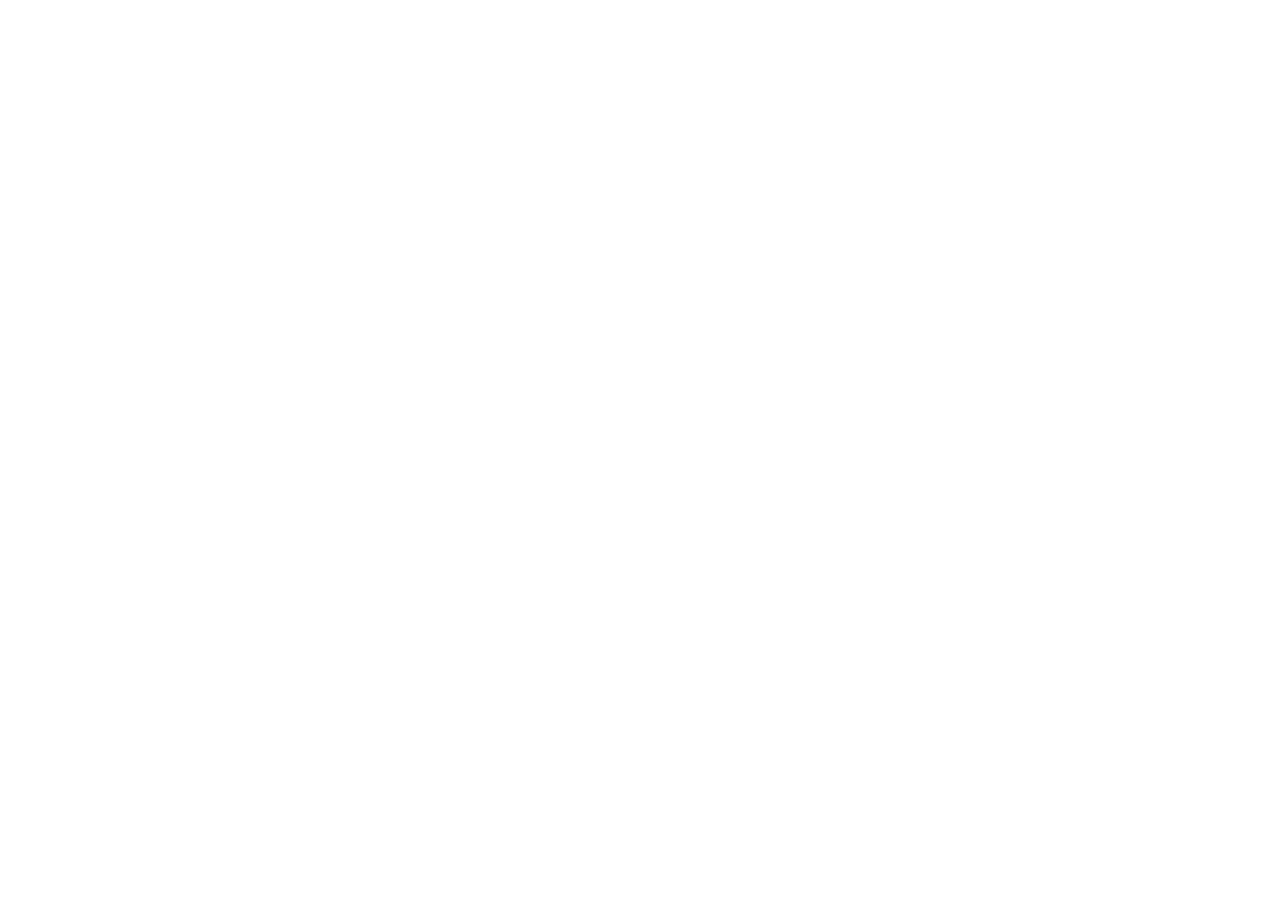
==== index.html @ eba09fd5 "大事件项目开始了" ====
<!DOCTYPE html>
<html lang="zh-CN">
<head>
    <meta charset="UTF-8">
    <meta name="viewport" content="width=device-width, initial-scale=1.0">
    <title>Document</title>
</head>
<body>
    
</body>
</html>
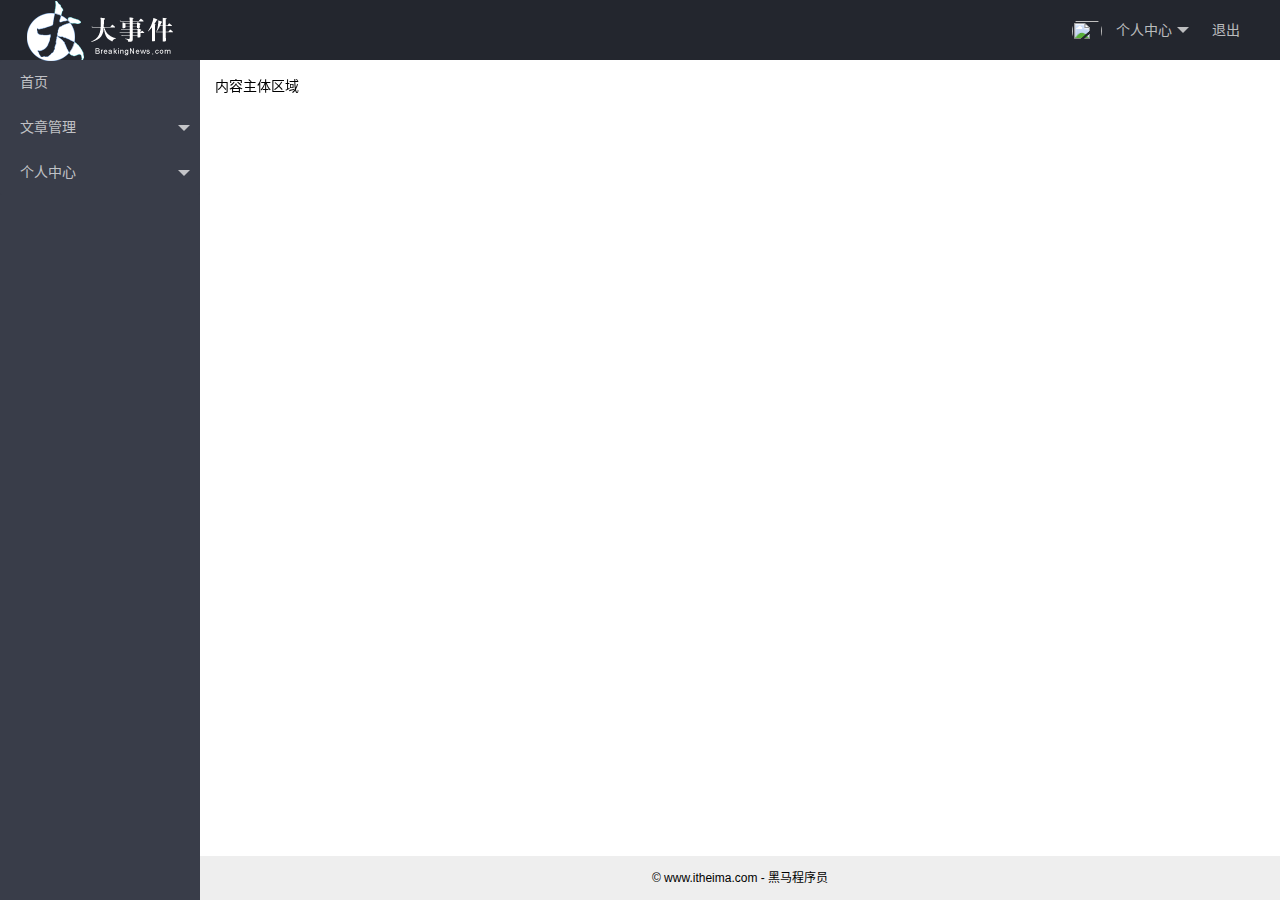
==== commit ab81203e: "后台页面的基本结构" ====
--- a/index.html
+++ b/index.html
@@ -1,11 +1,78 @@
 <!DOCTYPE html>
 <html lang="zh-CN">
+
 <head>
     <meta charset="UTF-8">
     <meta name="viewport" content="width=device-width, initial-scale=1.0">
-    <title>Document</title>
+    <title>后台主页</title>
+    <!-- 导入layui 的样式表 -->
+    <link rel="stylesheet" href="/assets/lib/layui/css/layui.css">
+    <!-- 引入自己的css样式表 -->
+    <link rel="stylesheet" href="/assets/css/index.css">
 </head>
-<body>
-    
+
+<body class="layui-layout-body">
+    <div class="layui-layout layui-layout-admin">
+        <div class="layui-header">
+            <div class="layui-logo">
+                <img src="/assets/images/logo.png" alt="">
+            </div>
+            <!-- 头部区域（可配合layui已有的水平导航） -->
+            <ul class="layui-nav layui-layout-right">
+                <li class="layui-nav-item">
+                    <a href="javascript:;">
+                        <img src="http://t.cn/RCzsdCq" class="layui-nav-img">
+                        个人中心
+                    </a>
+                    <dl class="layui-nav-child">
+                        <dd><a href="">基本资料</a></dd>
+                        <dd><a href="">更换头像</a></dd>
+                        <dd><a href="">重置密码</a></dd>
+                    </dl>
+                </li>
+                <li class="layui-nav-item"><a href="">退出</a></li>
+            </ul>
+        </div>
+
+        <div class="layui-side layui-bg-black">
+            <div class="layui-side-scroll">
+                <!-- 左侧导航区域（可配合layui已有的垂直导航） -->
+                <ul class="layui-nav layui-nav-tree" lay-filter="test">
+                    <li class="layui-nav-item"><a href="">首页</a></li>
+                    <li class="layui-nav-item ">
+                        <a class="" href="javascript:;">文章管理</a>
+                        <dl class="layui-nav-child">
+                            <dd><a href="javascript:;">文章类别</a></dd>
+                            <dd><a href="javascript:;">文章列表</a></dd>
+                            <dd><a href="javascript:;">发布文章</a></dd>
+
+                        </dl>
+                    </li>
+                    <li class="layui-nav-item">
+                        <a href="javascript:;">个人中心</a>
+                        <dl class="layui-nav-child">
+                            <dd><a href="javascript:;">基本资料</a></dd>
+                            <dd><a href="javascript:;">更换头像</a></dd>
+                            <dd><a href="javascript:;">重置密码</a></dd>
+                        </dl>
+                    </li>
+
+                </ul>
+            </div>
+        </div>
+
+        <div class="layui-body">
+            <!-- 内容主体区域 -->
+            <div style="padding: 15px;">内容主体区域</div>
+        </div>
+
+        <div class="layui-footer">
+            <!-- 底部固定区域 -->
+            © www.itheima.com - 黑马程序员
+        </div>
+    </div>
+    <!-- 导入layui 的js 文件 -->
+    <script src="/assets/lib/layui/layui.all.js"></script>
 </body>
+
 </html>--- a/assets/lib/layui/css/layui.css
+++ b/assets/lib/layui/css/layui.css
@@ -0,0 +1,2 @@
+/** layui-v2.5.5 MIT License By https://www.layui.com */
+ .layui-inline,img{display:inline-block;vertical-align:middle}h1,h2,h3,h4,h5,h6{font-weight:400}.layui-edge,.layui-header,.layui-inline,.layui-main{position:relative}.layui-body,.layui-edge,.layui-elip{overflow:hidden}.layui-btn,.layui-edge,.layui-inline,img{vertical-align:middle}.layui-btn,.layui-disabled,.layui-icon,.layui-unselect{-moz-user-select:none;-webkit-user-select:none;-ms-user-select:none}.layui-elip,.layui-form-checkbox span,.layui-form-pane .layui-form-label{text-overflow:ellipsis;white-space:nowrap}.layui-breadcrumb,.layui-tree-btnGroup{visibility:hidden}blockquote,body,button,dd,div,dl,dt,form,h1,h2,h3,h4,h5,h6,input,li,ol,p,pre,td,textarea,th,ul{margin:0;padding:0;-webkit-tap-highlight-color:rgba(0,0,0,0)}a:active,a:hover{outline:0}img{border:none}li{list-style:none}table{border-collapse:collapse;border-spacing:0}h4,h5,h6{font-size:100%}button,input,optgroup,option,select,textarea{font-family:inherit;font-size:inherit;font-style:inherit;font-weight:inherit;outline:0}pre{white-space:pre-wrap;white-space:-moz-pre-wrap;white-space:-pre-wrap;white-space:-o-pre-wrap;word-wrap:break-word}body{line-height:24px;font:14px Helvetica Neue,Helvetica,PingFang SC,Tahoma,Arial,sans-serif}hr{height:1px;margin:10px 0;border:0;clear:both}a{color:#333;text-decoration:none}a:hover{color:#777}a cite{font-style:normal;*cursor:pointer}.layui-border-box,.layui-border-box *{box-sizing:border-box}.layui-box,.layui-box *{box-sizing:content-box}.layui-clear{clear:both;*zoom:1}.layui-clear:after{content:'\20';clear:both;*zoom:1;display:block;height:0}.layui-inline{*display:inline;*zoom:1}.layui-edge{display:inline-block;width:0;height:0;border-width:6px;border-style:dashed;border-color:transparent}.layui-edge-top{top:-4px;border-bottom-color:#999;border-bottom-style:solid}.layui-edge-right{border-left-color:#999;border-left-style:solid}.layui-edge-bottom{top:2px;border-top-color:#999;border-top-style:solid}.layui-edge-left{border-right-color:#999;border-right-style:solid}.layui-disabled,.layui-disabled:hover{color:#d2d2d2!important;cursor:not-allowed!important}.layui-circle{border-radius:100%}.layui-show{display:block!important}.layui-hide{display:none!important}@font-face{font-family:layui-icon;src:url(../font/iconfont.eot?v=250);src:url(../font/iconfont.eot?v=250#iefix) format('embedded-opentype'),url(../font/iconfont.woff2?v=250) format('woff2'),url(../font/iconfont.woff?v=250) format('woff'),url(../font/iconfont.ttf?v=250) format('truetype'),url(../font/iconfont.svg?v=250#layui-icon) format('svg')}.layui-icon{font-family:layui-icon!important;font-size:16px;font-style:normal;-webkit-font-smoothing:antialiased;-moz-osx-font-smoothing:grayscale}.layui-icon-reply-fill:before{content:"\e611"}.layui-icon-set-fill:before{content:"\e614"}.layui-icon-menu-fill:before{content:"\e60f"}.layui-icon-search:before{content:"\e615"}.layui-icon-share:before{content:"\e641"}.layui-icon-set-sm:before{content:"\e620"}.layui-icon-engine:before{content:"\e628"}.layui-icon-close:before{content:"\1006"}.layui-icon-close-fill:before{content:"\1007"}.layui-icon-chart-screen:before{content:"\e629"}.layui-icon-star:before{content:"\e600"}.layui-icon-circle-dot:before{content:"\e617"}.layui-icon-chat:before{content:"\e606"}.layui-icon-release:before{content:"\e609"}.layui-icon-list:before{content:"\e60a"}.layui-icon-chart:before{content:"\e62c"}.layui-icon-ok-circle:before{content:"\1005"}.layui-icon-layim-theme:before{content:"\e61b"}.layui-icon-table:before{content:"\e62d"}.layui-icon-right:before{content:"\e602"}.layui-icon-left:before{content:"\e603"}.layui-icon-cart-simple:before{content:"\e698"}.layui-icon-face-cry:before{content:"\e69c"}.layui-icon-face-smile:before{content:"\e6af"}.layui-icon-survey:before{content:"\e6b2"}.layui-icon-tree:before{content:"\e62e"}.layui-icon-upload-circle:before{content:"\e62f"}.layui-icon-add-circle:before{content:"\e61f"}.layui-icon-download-circle:before{content:"\e601"}.layui-icon-templeate-1:before{content:"\e630"}.layui-icon-util:before{content:"\e631"}.layui-icon-face-surprised:before{content:"\e664"}.layui-icon-edit:before{content:"\e642"}.layui-icon-speaker:before{content:"\e645"}.layui-icon-down:before{content:"\e61a"}.layui-icon-file:before{content:"\e621"}.layui-icon-layouts:before{content:"\e632"}.layui-icon-rate-half:before{content:"\e6c9"}.layui-icon-add-circle-fine:before{content:"\e608"}.layui-icon-prev-circle:before{content:"\e633"}.layui-icon-read:before{content:"\e705"}.layui-icon-404:before{content:"\e61c"}.layui-icon-carousel:before{content:"\e634"}.layui-icon-help:before{content:"\e607"}.layui-icon-code-circle:before{content:"\e635"}.layui-icon-water:before{content:"\e636"}.layui-icon-username:before{content:"\e66f"}.layui-icon-find-fill:before{content:"\e670"}.layui-icon-about:before{content:"\e60b"}.layui-icon-location:before{content:"\e715"}.layui-icon-up:before{content:"\e619"}.layui-icon-pause:before{content:"\e651"}.layui-icon-date:before{content:"\e637"}.layui-icon-layim-uploadfile:before{content:"\e61d"}.layui-icon-delete:before{content:"\e640"}.layui-icon-play:before{content:"\e652"}.layui-icon-top:before{content:"\e604"}.layui-icon-friends:before{content:"\e612"}.layui-icon-refresh-3:before{content:"\e9aa"}.layui-icon-ok:before{content:"\e605"}.layui-icon-layer:before{content:"\e638"}.layui-icon-face-smile-fine:before{content:"\e60c"}.layui-icon-dollar:before{content:"\e659"}.layui-icon-group:before{content:"\e613"}.layui-icon-layim-download:before{content:"\e61e"}.layui-icon-picture-fine:before{content:"\e60d"}.layui-icon-link:before{content:"\e64c"}.layui-icon-diamond:before{content:"\e735"}.layui-icon-log:before{content:"\e60e"}.layui-icon-rate-solid:before{content:"\e67a"}.layui-icon-fonts-del:before{content:"\e64f"}.layui-icon-unlink:before{content:"\e64d"}.layui-icon-fonts-clear:before{content:"\e639"}.layui-icon-triangle-r:before{content:"\e623"}.layui-icon-circle:before{content:"\e63f"}.layui-icon-radio:before{content:"\e643"}.layui-icon-align-center:before{content:"\e647"}.layui-icon-align-right:before{content:"\e648"}.layui-icon-align-left:before{content:"\e649"}.layui-icon-loading-1:before{content:"\e63e"}.layui-icon-return:before{content:"\e65c"}.layui-icon-fonts-strong:before{content:"\e62b"}.layui-icon-upload:before{content:"\e67c"}.layui-icon-dialogue:before{content:"\e63a"}.layui-icon-video:before{content:"\e6ed"}.layui-icon-headset:before{content:"\e6fc"}.layui-icon-cellphone-fine:before{content:"\e63b"}.layui-icon-add-1:before{content:"\e654"}.layui-icon-face-smile-b:before{content:"\e650"}.layui-icon-fonts-html:before{content:"\e64b"}.layui-icon-form:before{content:"\e63c"}.layui-icon-cart:before{content:"\e657"}.layui-icon-camera-fill:before{content:"\e65d"}.layui-icon-tabs:before{content:"\e62a"}.layui-icon-fonts-code:before{content:"\e64e"}.layui-icon-fire:before{content:"\e756"}.layui-icon-set:before{content:"\e716"}.layui-icon-fonts-u:before{content:"\e646"}.layui-icon-triangle-d:before{content:"\e625"}.layui-icon-tips:before{content:"\e702"}.layui-icon-picture:before{content:"\e64a"}.layui-icon-more-vertical:before{content:"\e671"}.layui-icon-flag:before{content:"\e66c"}.layui-icon-loading:before{content:"\e63d"}.layui-icon-fonts-i:before{content:"\e644"}.layui-icon-refresh-1:before{content:"\e666"}.layui-icon-rmb:before{content:"\e65e"}.layui-icon-home:before{content:"\e68e"}.layui-icon-user:before{content:"\e770"}.layui-icon-notice:before{content:"\e667"}.layui-icon-login-weibo:before{content:"\e675"}.layui-icon-voice:before{content:"\e688"}.layui-icon-upload-drag:before{content:"\e681"}.layui-icon-login-qq:before{content:"\e676"}.layui-icon-snowflake:before{content:"\e6b1"}.layui-icon-file-b:before{content:"\e655"}.layui-icon-template:before{content:"\e663"}.layui-icon-auz:before{content:"\e672"}.layui-icon-console:before{content:"\e665"}.layui-icon-app:before{content:"\e653"}.layui-icon-prev:before{content:"\e65a"}.layui-icon-website:before{content:"\e7ae"}.layui-icon-next:before{content:"\e65b"}.layui-icon-component:before{content:"\e857"}.layui-icon-more:before{content:"\e65f"}.layui-icon-login-wechat:before{content:"\e677"}.layui-icon-shrink-right:before{content:"\e668"}.layui-icon-spread-left:before{content:"\e66b"}.layui-icon-camera:before{content:"\e660"}.layui-icon-note:before{content:"\e66e"}.layui-icon-refresh:before{content:"\e669"}.layui-icon-female:before{content:"\e661"}.layui-icon-male:before{content:"\e662"}.layui-icon-password:before{content:"\e673"}.layui-icon-senior:before{content:"\e674"}.layui-icon-theme:before{content:"\e66a"}.layui-icon-tread:before{content:"\e6c5"}.layui-icon-praise:before{content:"\e6c6"}.layui-icon-star-fill:before{content:"\e658"}.layui-icon-rate:before{content:"\e67b"}.layui-icon-template-1:before{content:"\e656"}.layui-icon-vercode:before{content:"\e679"}.layui-icon-cellphone:before{content:"\e678"}.layui-icon-screen-full:before{content:"\e622"}.layui-icon-screen-restore:before{content:"\e758"}.layui-icon-cols:before{content:"\e610"}.layui-icon-export:before{content:"\e67d"}.layui-icon-print:before{content:"\e66d"}.layui-icon-slider:before{content:"\e714"}.layui-icon-addition:before{content:"\e624"}.layui-icon-subtraction:before{content:"\e67e"}.layui-icon-service:before{content:"\e626"}.layui-icon-transfer:before{content:"\e691"}.layui-main{width:1140px;margin:0 auto}.layui-header{z-index:1000;height:60px}.layui-header a:hover{transition:all .5s;-webkit-transition:all .5s}.layui-side{position:fixed;left:0;top:0;bottom:0;z-index:999;width:200px;overflow-x:hidden}.layui-side-scroll{position:relative;width:220px;height:100%;overflow-x:hidden}.layui-body{position:absolute;left:200px;right:0;top:0;bottom:0;z-index:998;width:auto;overflow-y:auto;box-sizing:border-box}.layui-layout-body{overflow:hidden}.layui-layout-admin .layui-header{background-color:#23262E}.layui-layout-admin .layui-side{top:60px;width:200px;overflow-x:hidden}.layui-layout-admin .layui-body{position:fixed;top:60px;bottom:44px}.layui-layout-admin .layui-main{width:auto;margin:0 15px}.layui-layout-admin .layui-footer{position:fixed;left:200px;right:0;bottom:0;height:44px;line-height:44px;padding:0 15px;background-color:#eee}.layui-layout-admin .layui-logo{position:absolute;left:0;top:0;width:200px;height:100%;line-height:60px;text-align:center;color:#009688;font-size:16px}.layui-layout-admin .layui-header .layui-nav{background:0 0}.layui-layout-left{position:absolute!important;left:200px;top:0}.layui-layout-right{position:absolute!important;right:0;top:0}.layui-container{position:relative;margin:0 auto;padding:0 15px;box-sizing:border-box}.layui-fluid{position:relative;margin:0 auto;padding:0 15px}.layui-row:after,.layui-row:before{content:'';display:block;clear:both}.layui-col-lg1,.layui-col-lg10,.layui-col-lg11,.layui-col-lg12,.layui-col-lg2,.layui-col-lg3,.layui-col-lg4,.layui-col-lg5,.layui-col-lg6,.layui-col-lg7,.layui-col-lg8,.layui-col-lg9,.layui-col-md1,.layui-col-md10,.layui-col-md11,.layui-col-md12,.layui-col-md2,.layui-col-md3,.layui-col-md4,.layui-col-md5,.layui-col-md6,.layui-col-md7,.layui-col-md8,.layui-col-md9,.layui-col-sm1,.layui-col-sm10,.layui-col-sm11,.layui-col-sm12,.layui-col-sm2,.layui-col-sm3,.layui-col-sm4,.layui-col-sm5,.layui-col-sm6,.layui-col-sm7,.layui-col-sm8,.layui-col-sm9,.layui-col-xs1,.layui-col-xs10,.layui-col-xs11,.layui-col-xs12,.layui-col-xs2,.layui-col-xs3,.layui-col-xs4,.layui-col-xs5,.layui-col-xs6,.layui-col-xs7,.layui-col-xs8,.layui-col-xs9{position:relative;display:block;box-sizing:border-box}.layui-col-xs1,.layui-col-xs10,.layui-col-xs11,.layui-col-xs12,.layui-col-xs2,.layui-col-xs3,.layui-col-xs4,.layui-col-xs5,.layui-col-xs6,.layui-col-xs7,.layui-col-xs8,.layui-col-xs9{float:left}.layui-col-xs1{width:8.33333333%}.layui-col-xs2{width:16.66666667%}.layui-col-xs3{width:25%}.layui-col-xs4{width:33.33333333%}.layui-col-xs5{width:41.66666667%}.layui-col-xs6{width:50%}.layui-col-xs7{width:58.33333333%}.layui-col-xs8{width:66.66666667%}.layui-col-xs9{width:75%}.layui-col-xs10{width:83.33333333%}.layui-col-xs11{width:91.66666667%}.layui-col-xs12{width:100%}.layui-col-xs-offset1{margin-left:8.33333333%}.layui-col-xs-offset2{margin-left:16.66666667%}.layui-col-xs-offset3{margin-left:25%}.layui-col-xs-offset4{margin-left:33.33333333%}.layui-col-xs-offset5{margin-left:41.66666667%}.layui-col-xs-offset6{margin-left:50%}.layui-col-xs-offset7{margin-left:58.33333333%}.layui-col-xs-offset8{margin-left:66.66666667%}.layui-col-xs-offset9{margin-left:75%}.layui-col-xs-offset10{margin-left:83.33333333%}.layui-col-xs-offset11{margin-left:91.66666667%}.layui-col-xs-offset12{margin-left:100%}@media screen and (max-width:768px){.layui-hide-xs{display:none!important}.layui-show-xs-block{display:block!important}.layui-show-xs-inline{display:inline!important}.layui-show-xs-inline-block{display:inline-block!important}}@media screen and (min-width:768px){.layui-container{width:750px}.layui-hide-sm{display:none!important}.layui-show-sm-block{display:block!important}.layui-show-sm-inline{display:inline!important}.layui-show-sm-inline-block{display:inline-block!important}.layui-col-sm1,.layui-col-sm10,.layui-col-sm11,.layui-col-sm12,.layui-col-sm2,.layui-col-sm3,.layui-col-sm4,.layui-col-sm5,.layui-col-sm6,.layui-col-sm7,.layui-col-sm8,.layui-col-sm9{float:left}.layui-col-sm1{width:8.33333333%}.layui-col-sm2{width:16.66666667%}.layui-col-sm3{width:25%}.layui-col-sm4{width:33.33333333%}.layui-col-sm5{width:41.66666667%}.layui-col-sm6{width:50%}.layui-col-sm7{width:58.33333333%}.layui-col-sm8{width:66.66666667%}.layui-col-sm9{width:75%}.layui-col-sm10{width:83.33333333%}.layui-col-sm11{width:91.66666667%}.layui-col-sm12{width:100%}.layui-col-sm-offset1{margin-left:8.33333333%}.layui-col-sm-offset2{margin-left:16.66666667%}.layui-col-sm-offset3{margin-left:25%}.layui-col-sm-offset4{margin-left:33.33333333%}.layui-col-sm-offset5{margin-left:41.66666667%}.layui-col-sm-offset6{margin-left:50%}.layui-col-sm-offset7{margin-left:58.33333333%}.layui-col-sm-offset8{margin-left:66.66666667%}.layui-col-sm-offset9{margin-left:75%}.layui-col-sm-offset10{margin-left:83.33333333%}.layui-col-sm-offset11{margin-left:91.66666667%}.layui-col-sm-offset12{margin-left:100%}}@media screen and (min-width:992px){.layui-container{width:970px}.layui-hide-md{display:none!important}.layui-show-md-block{display:block!important}.layui-show-md-inline{display:inline!important}.layui-show-md-inline-block{display:inline-block!important}.layui-col-md1,.layui-col-md10,.layui-col-md11,.layui-col-md12,.layui-col-md2,.layui-col-md3,.layui-col-md4,.layui-col-md5,.layui-col-md6,.layui-col-md7,.layui-col-md8,.layui-col-md9{float:left}.layui-col-md1{width:8.33333333%}.layui-col-md2{width:16.66666667%}.layui-col-md3{width:25%}.layui-col-md4{width:33.33333333%}.layui-col-md5{width:41.66666667%}.layui-col-md6{width:50%}.layui-col-md7{width:58.33333333%}.layui-col-md8{width:66.66666667%}.layui-col-md9{width:75%}.layui-col-md10{width:83.33333333%}.layui-col-md11{width:91.66666667%}.layui-col-md12{width:100%}.layui-col-md-offset1{margin-left:8.33333333%}.layui-col-md-offset2{margin-left:16.66666667%}.layui-col-md-offset3{margin-left:25%}.layui-col-md-offset4{margin-left:33.33333333%}.layui-col-md-offset5{margin-left:41.66666667%}.layui-col-md-offset6{margin-left:50%}.layui-col-md-offset7{margin-left:58.33333333%}.layui-col-md-offset8{margin-left:66.66666667%}.layui-col-md-offset9{margin-left:75%}.layui-col-md-offset10{margin-left:83.33333333%}.layui-col-md-offset11{margin-left:91.66666667%}.layui-col-md-offset12{margin-left:100%}}@media screen and (min-width:1200px){.layui-container{width:1170px}.layui-hide-lg{display:none!important}.layui-show-lg-block{display:block!important}.layui-show-lg-inline{display:inline!important}.layui-show-lg-inline-block{display:inline-block!important}.layui-col-lg1,.layui-col-lg10,.layui-col-lg11,.layui-col-lg12,.layui-col-lg2,.layui-col-lg3,.layui-col-lg4,.layui-col-lg5,.layui-col-lg6,.layui-col-lg7,.layui-col-lg8,.layui-col-lg9{float:left}.layui-col-lg1{width:8.33333333%}.layui-col-lg2{width:16.66666667%}.layui-col-lg3{width:25%}.layui-col-lg4{width:33.33333333%}.layui-col-lg5{width:41.66666667%}.layui-col-lg6{width:50%}.layui-col-lg7{width:58.33333333%}.layui-col-lg8{width:66.66666667%}.layui-col-lg9{width:75%}.layui-col-lg10{width:83.33333333%}.layui-col-lg11{width:91.66666667%}.layui-col-lg12{width:100%}.layui-col-lg-offset1{margin-left:8.33333333%}.layui-col-lg-offset2{margin-left:16.66666667%}.layui-col-lg-offset3{margin-left:25%}.layui-col-lg-offset4{margin-left:33.33333333%}.layui-col-lg-offset5{margin-left:41.66666667%}.layui-col-lg-offset6{margin-left:50%}.layui-col-lg-offset7{margin-left:58.33333333%}.layui-col-lg-offset8{margin-left:66.66666667%}.layui-col-lg-offset9{margin-left:75%}.layui-col-lg-offset10{margin-left:83.33333333%}.layui-col-lg-offset11{margin-left:91.66666667%}.layui-col-lg-offset12{margin-left:100%}}.layui-col-space1{margin:-.5px}.layui-col-space1>*{padding:.5px}.layui-col-space3{margin:-1.5px}.layui-col-space3>*{padding:1.5px}.layui-col-space5{margin:-2.5px}.layui-col-space5>*{padding:2.5px}.layui-col-space8{margin:-3.5px}.layui-col-space8>*{padding:3.5px}.layui-col-space10{margin:-5px}.layui-col-space10>*{padding:5px}.layui-col-space12{margin:-6px}.layui-col-space12>*{padding:6px}.layui-col-space15{margin:-7.5px}.layui-col-space15>*{padding:7.5px}.layui-col-space18{margin:-9px}.layui-col-space18>*{padding:9px}.layui-col-space20{margin:-10px}.layui-col-space20>*{padding:10px}.layui-col-space22{margin:-11px}.layui-col-space22>*{padding:11px}.layui-col-space25{margin:-12.5px}.layui-col-space25>*{padding:12.5px}.layui-col-space30{margin:-15px}.layui-col-space30>*{padding:15px}.layui-btn,.layui-input,.layui-select,.layui-textarea,.layui-upload-button{outline:0;-webkit-appearance:none;transition:all .3s;-webkit-transition:all .3s;box-sizing:border-box}.layui-elem-quote{margin-bottom:10px;padding:15px;line-height:22px;border-left:5px solid #009688;border-radius:0 2px 2px 0;background-color:#f2f2f2}.layui-quote-nm{border-style:solid;border-width:1px 1px 1px 5px;background:0 0}.layui-elem-field{margin-bottom:10px;padding:0;border-width:1px;border-style:solid}.layui-elem-field legend{margin-left:20px;padding:0 10px;font-size:20px;font-weight:300}.layui-field-title{margin:10px 0 20px;border-width:1px 0 0}.layui-field-box{padding:10px 15px}.layui-field-title .layui-field-box{padding:10px 0}.layui-progress{position:relative;height:6px;border-radius:20px;background-color:#e2e2e2}.layui-progress-bar{position:absolute;left:0;top:0;width:0;max-width:100%;height:6px;border-radius:20px;text-align:right;background-color:#5FB878;transition:all .3s;-webkit-transition:all .3s}.layui-progress-big,.layui-progress-big .layui-progress-bar{height:18px;line-height:18px}.layui-progress-text{position:relative;top:-20px;line-height:18px;font-size:12px;color:#666}.layui-progress-big .layui-progress-text{position:static;padding:0 10px;color:#fff}.layui-collapse{border-width:1px;border-style:solid;border-radius:2px}.layui-colla-content,.layui-colla-item{border-top-width:1px;border-top-style:solid}.layui-colla-item:first-child{border-top:none}.layui-colla-title{position:relative;height:42px;line-height:42px;padding:0 15px 0 35px;color:#333;background-color:#f2f2f2;cursor:pointer;font-size:14px;overflow:hidden}.layui-colla-content{display:none;padding:10px 15px;line-height:22px;color:#666}.layui-colla-icon{position:absolute;left:15px;top:0;font-size:14px}.layui-card{margin-bottom:15px;border-radius:2px;background-color:#fff;box-shadow:0 1px 2px 0 rgba(0,0,0,.05)}.layui-card:last-child{margin-bottom:0}.layui-card-header{position:relative;height:42px;line-height:42px;padding:0 15px;border-bottom:1px solid #f6f6f6;color:#333;border-radius:2px 2px 0 0;font-size:14px}.layui-bg-black,.layui-bg-blue,.layui-bg-cyan,.layui-bg-green,.layui-bg-orange,.layui-bg-red{color:#fff!important}.layui-card-body{position:relative;padding:10px 15px;line-height:24px}.layui-card-body[pad15]{padding:15px}.layui-card-body[pad20]{padding:20px}.layui-card-body .layui-table{margin:5px 0}.layui-card .layui-tab{margin:0}.layui-panel-window{position:relative;padding:15px;border-radius:0;border-top:5px solid #E6E6E6;background-color:#fff}.layui-auxiliar-moving{position:fixed;left:0;right:0;top:0;bottom:0;width:100%;height:100%;background:0 0;z-index:9999999999}.layui-form-label,.layui-form-mid,.layui-form-select,.layui-input-block,.layui-input-inline,.layui-textarea{position:relative}.layui-bg-red{background-color:#FF5722!important}.layui-bg-orange{background-color:#FFB800!important}.layui-bg-green{background-color:#009688!important}.layui-bg-cyan{background-color:#2F4056!important}.layui-bg-blue{background-color:#1E9FFF!important}.layui-bg-black{background-color:#393D49!important}.layui-bg-gray{background-color:#eee!important;color:#666!important}.layui-badge-rim,.layui-colla-content,.layui-colla-item,.layui-collapse,.layui-elem-field,.layui-form-pane .layui-form-item[pane],.layui-form-pane .layui-form-label,.layui-input,.layui-layedit,.layui-layedit-tool,.layui-quote-nm,.layui-select,.layui-tab-bar,.layui-tab-card,.layui-tab-title,.layui-tab-title .layui-this:after,.layui-textarea{border-color:#e6e6e6}.layui-timeline-item:before,hr{background-color:#e6e6e6}.layui-text{line-height:22px;font-size:14px;color:#666}.layui-text h1,.layui-text h2,.layui-text h3{font-weight:500;color:#333}.layui-text h1{font-size:30px}.layui-text h2{font-size:24px}.layui-text h3{font-size:18px}.layui-text a:not(.layui-btn){color:#01AAED}.layui-text a:not(.layui-btn):hover{text-decoration:underline}.layui-text ul{padding:5px 0 5px 15px}.layui-text ul li{margin-top:5px;list-style-type:disc}.layui-text em,.layui-word-aux{color:#999!important;padding:0 5px!important}.layui-btn{display:inline-block;height:38px;line-height:38px;padding:0 18px;background-color:#009688;color:#fff;white-space:nowrap;text-align:center;font-size:14px;border:none;border-radius:2px;cursor:pointer}.layui-btn:hover{opacity:.8;filter:alpha(opacity=80);color:#fff}.layui-btn:active{opacity:1;filter:alpha(opacity=100)}.layui-btn+.layui-btn{margin-left:10px}.layui-btn-container{font-size:0}.layui-btn-container .layui-btn{margin-right:10px;margin-bottom:10px}.layui-btn-container .layui-btn+.layui-btn{margin-left:0}.layui-table .layui-btn-container .layui-btn{margin-bottom:9px}.layui-btn-radius{border-radius:100px}.layui-btn .layui-icon{margin-right:3px;font-size:18px;vertical-align:bottom;vertical-align:middle\9}.layui-btn-primary{border:1px solid #C9C9C9;background-color:#fff;color:#555}.layui-btn-primary:hover{border-color:#009688;color:#333}.layui-btn-normal{background-color:#1E9FFF}.layui-btn-warm{background-color:#FFB800}.layui-btn-danger{background-color:#FF5722}.layui-btn-checked{background-color:#5FB878}.layui-btn-disabled,.layui-btn-disabled:active,.layui-btn-disabled:hover{border:1px solid #e6e6e6;background-color:#FBFBFB;color:#C9C9C9;cursor:not-allowed;opacity:1}.layui-btn-lg{height:44px;line-height:44px;padding:0 25px;font-size:16px}.layui-btn-sm{height:30px;line-height:30px;padding:0 10px;font-size:12px}.layui-btn-sm i{font-size:16px!important}.layui-btn-xs{height:22px;line-height:22px;padding:0 5px;font-size:12px}.layui-btn-xs i{font-size:14px!important}.layui-btn-group{display:inline-block;vertical-align:middle;font-size:0}.layui-btn-group .layui-btn{margin-left:0!important;margin-right:0!important;border-left:1px solid rgba(255,255,255,.5);border-radius:0}.layui-btn-group .layui-btn-primary{border-left:none}.layui-btn-group .layui-btn-primary:hover{border-color:#C9C9C9;color:#009688}.layui-btn-group .layui-btn:first-child{border-left:none;border-radius:2px 0 0 2px}.layui-btn-group .layui-btn-primary:first-child{border-left:1px solid #c9c9c9}.layui-btn-group .layui-btn:last-child{border-radius:0 2px 2px 0}.layui-btn-group .layui-btn+.layui-btn{margin-left:0}.layui-btn-group+.layui-btn-group{margin-left:10px}.layui-btn-fluid{width:100%}.layui-input,.layui-select,.layui-textarea{height:38px;line-height:1.3;line-height:38px\9;border-width:1px;border-style:solid;background-color:#fff;border-radius:2px}.layui-input::-webkit-input-placeholder,.layui-select::-webkit-input-placeholder,.layui-textarea::-webkit-input-placeholder{line-height:1.3}.layui-input,.layui-textarea{display:block;width:100%;padding-left:10px}.layui-input:hover,.layui-textarea:hover{border-color:#D2D2D2!important}.layui-input:focus,.layui-textarea:focus{border-color:#C9C9C9!important}.layui-textarea{min-height:100px;height:auto;line-height:20px;padding:6px 10px;resize:vertical}.layui-select{padding:0 10px}.layui-form input[type=checkbox],.layui-form input[type=radio],.layui-form select{display:none}.layui-form [lay-ignore]{display:initial}.layui-form-item{margin-bottom:15px;clear:both;*zoom:1}.layui-form-item:after{content:'\20';clear:both;*zoom:1;display:block;height:0}.layui-form-label{float:left;display:block;padding:9px 15px;width:80px;font-weight:400;line-height:20px;text-align:right}.layui-form-label-col{display:block;float:none;padding:9px 0;line-height:20px;text-align:left}.layui-form-item .layui-inline{margin-bottom:5px;margin-right:10px}.layui-input-block{margin-left:110px;min-height:36px}.layui-input-inline{display:inline-block;vertical-align:middle}.layui-form-item .layui-input-inline{float:left;width:190px;margin-right:10px}.layui-form-text .layui-input-inline{width:auto}.layui-form-mid{float:left;display:block;padding:9px 0!important;line-height:20px;margin-right:10px}.layui-form-danger+.layui-form-select .layui-input,.layui-form-danger:focus{border-color:#FF5722!important}.layui-form-select .layui-input{padding-right:30px;cursor:pointer}.layui-form-select .layui-edge{position:absolute;right:10px;top:50%;margin-top:-3px;cursor:pointer;border-width:6px;border-top-color:#c2c2c2;border-top-style:solid;transition:all .3s;-webkit-transition:all .3s}.layui-form-select dl{display:none;position:absolute;left:0;top:42px;padding:5px 0;z-index:899;min-width:100%;border:1px solid #d2d2d2;max-height:300px;overflow-y:auto;background-color:#fff;border-radius:2px;box-shadow:0 2px 4px rgba(0,0,0,.12);box-sizing:border-box}.layui-form-select dl dd,.layui-form-select dl dt{padding:0 10px;line-height:36px;white-space:nowrap;overflow:hidden;text-overflow:ellipsis}.layui-form-select dl dt{font-size:12px;color:#999}.layui-form-select dl dd{cursor:pointer}.layui-form-select dl dd:hover{background-color:#f2f2f2;-webkit-transition:.5s all;transition:.5s all}.layui-form-select .layui-select-group dd{padding-left:20px}.layui-form-select dl dd.layui-select-tips{padding-left:10px!important;color:#999}.layui-form-select dl dd.layui-this{background-color:#5FB878;color:#fff}.layui-form-checkbox,.layui-form-select dl dd.layui-disabled{background-color:#fff}.layui-form-selected dl{display:block}.layui-form-checkbox,.layui-form-checkbox *,.layui-form-switch{display:inline-block;vertical-align:middle}.layui-form-selected .layui-edge{margin-top:-9px;-webkit-transform:rotate(180deg);transform:rotate(180deg);margin-top:-3px\9}:root .layui-form-selected .layui-edge{margin-top:-9px\0/IE9}.layui-form-selectup dl{top:auto;bottom:42px}.layui-select-none{margin:5px 0;text-align:center;color:#999}.layui-select-disabled .layui-disabled{border-color:#eee!important}.layui-select-disabled .layui-edge{border-top-color:#d2d2d2}.layui-form-checkbox{position:relative;height:30px;line-height:30px;margin-right:10px;padding-right:30px;cursor:pointer;font-size:0;-webkit-transition:.1s linear;transition:.1s linear;box-sizing:border-box}.layui-form-checkbox span{padding:0 10px;height:100%;font-size:14px;border-radius:2px 0 0 2px;background-color:#d2d2d2;color:#fff;overflow:hidden}.layui-form-checkbox:hover span{background-color:#c2c2c2}.layui-form-checkbox i{position:absolute;right:0;top:0;width:30px;height:28px;border:1px solid #d2d2d2;border-left:none;border-radius:0 2px 2px 0;color:#fff;font-size:20px;text-align:center}.layui-form-checkbox:hover i{border-color:#c2c2c2;color:#c2c2c2}.layui-form-checked,.layui-form-checked:hover{border-color:#5FB878}.layui-form-checked span,.layui-form-checked:hover span{background-color:#5FB878}.layui-form-checked i,.layui-form-checked:hover i{color:#5FB878}.layui-form-item .layui-form-checkbox{margin-top:4px}.layui-form-checkbox[lay-skin=primary]{height:auto!important;line-height:normal!important;min-width:18px;min-height:18px;border:none!important;margin-right:0;padding-left:28px;padding-right:0;background:0 0}.layui-form-checkbox[lay-skin=primary] span{padding-left:0;padding-right:15px;line-height:18px;background:0 0;color:#666}.layui-form-checkbox[lay-skin=primary] i{right:auto;left:0;width:16px;height:16px;line-height:16px;border:1px solid #d2d2d2;font-size:12px;border-radius:2px;background-color:#fff;-webkit-transition:.1s linear;transition:.1s linear}.layui-form-checkbox[lay-skin=primary]:hover i{border-color:#5FB878;color:#fff}.layui-form-checked[lay-skin=primary] i{border-color:#5FB878!important;background-color:#5FB878;color:#fff}.layui-checkbox-disbaled[lay-skin=primary] span{background:0 0!important;color:#c2c2c2}.layui-checkbox-disbaled[lay-skin=primary]:hover i{border-color:#d2d2d2}.layui-form-item .layui-form-checkbox[lay-skin=primary]{margin-top:10px}.layui-form-switch{position:relative;height:22px;line-height:22px;min-width:35px;padding:0 5px;margin-top:8px;border:1px solid #d2d2d2;border-radius:20px;cursor:pointer;background-color:#fff;-webkit-transition:.1s linear;transition:.1s linear}.layui-form-switch i{position:absolute;left:5px;top:3px;width:16px;height:16px;border-radius:20px;background-color:#d2d2d2;-webkit-transition:.1s linear;transition:.1s linear}.layui-form-switch em{position:relative;top:0;width:25px;margin-left:21px;padding:0!important;text-align:center!important;color:#999!important;font-style:normal!important;font-size:12px}.layui-form-onswitch{border-color:#5FB878;background-color:#5FB878}.layui-checkbox-disbaled,.layui-checkbox-disbaled i{border-color:#e2e2e2!important}.layui-form-onswitch i{left:100%;margin-left:-21px;background-color:#fff}.layui-form-onswitch em{margin-left:5px;margin-right:21px;color:#fff!important}.layui-checkbox-disbaled span{background-color:#e2e2e2!important}.layui-checkbox-disbaled:hover i{color:#fff!important}[lay-radio]{display:none}.layui-form-radio,.layui-form-radio *{display:inline-block;vertical-align:middle}.layui-form-radio{line-height:28px;margin:6px 10px 0 0;padding-right:10px;cursor:pointer;font-size:0}.layui-form-radio *{font-size:14px}.layui-form-radio>i{margin-right:8px;font-size:22px;color:#c2c2c2}.layui-form-radio>i:hover,.layui-form-radioed>i{color:#5FB878}.layui-radio-disbaled>i{color:#e2e2e2!important}.layui-form-pane .layui-form-label{width:110px;padding:8px 15px;height:38px;line-height:20px;border-width:1px;border-style:solid;border-radius:2px 0 0 2px;text-align:center;background-color:#FBFBFB;overflow:hidden;box-sizing:border-box}.layui-form-pane .layui-input-inline{margin-left:-1px}.layui-form-pane .layui-input-block{margin-left:110px;left:-1px}.layui-form-pane .layui-input{border-radius:0 2px 2px 0}.layui-form-pane .layui-form-text .layui-form-label{float:none;width:100%;border-radius:2px;box-sizing:border-box;text-align:left}.layui-form-pane .layui-form-text .layui-input-inline{display:block;margin:0;top:-1px;clear:both}.layui-form-pane .layui-form-text .layui-input-block{margin:0;left:0;top:-1px}.layui-form-pane .layui-form-text .layui-textarea{min-height:100px;border-radius:0 0 2px 2px}.layui-form-pane .layui-form-checkbox{margin:4px 0 4px 10px}.layui-form-pane .layui-form-radio,.layui-form-pane .layui-form-switch{margin-top:6px;margin-left:10px}.layui-form-pane .layui-form-item[pane]{position:relative;border-width:1px;border-style:solid}.layui-form-pane .layui-form-item[pane] .layui-form-label{position:absolute;left:0;top:0;height:100%;border-width:0 1px 0 0}.layui-form-pane .layui-form-item[pane] .layui-input-inline{margin-left:110px}@media screen and (max-width:450px){.layui-form-item .layui-form-label{text-overflow:ellipsis;overflow:hidden;white-space:nowrap}.layui-form-item .layui-inline{display:block;margin-right:0;margin-bottom:20px;clear:both}.layui-form-item .layui-inline:after{content:'\20';clear:both;display:block;height:0}.layui-form-item .layui-input-inline{display:block;float:none;left:-3px;width:auto;margin:0 0 10px 112px}.layui-form-item .layui-input-inline+.layui-form-mid{margin-left:110px;top:-5px;padding:0}.layui-form-item .layui-form-checkbox{margin-right:5px;margin-bottom:5px}}.layui-layedit{border-width:1px;border-style:solid;border-radius:2px}.layui-layedit-tool{padding:3px 5px;border-bottom-width:1px;border-bottom-style:solid;font-size:0}.layedit-tool-fixed{position:fixed;top:0;border-top:1px solid #e2e2e2}.layui-layedit-tool .layedit-tool-mid,.layui-layedit-tool .layui-icon{display:inline-block;vertical-align:middle;text-align:center;font-size:14px}.layui-layedit-tool .layui-icon{position:relative;width:32px;height:30px;line-height:30px;margin:3px 5px;color:#777;cursor:pointer;border-radius:2px}.layui-layedit-tool .layui-icon:hover{color:#393D49}.layui-layedit-tool .layui-icon:active{color:#000}.layui-layedit-tool .layedit-tool-active{background-color:#e2e2e2;color:#000}.layui-layedit-tool .layui-disabled,.layui-layedit-tool .layui-disabled:hover{color:#d2d2d2;cursor:not-allowed}.layui-layedit-tool .layedit-tool-mid{width:1px;height:18px;margin:0 10px;background-color:#d2d2d2}.layedit-tool-html{width:50px!important;font-size:30px!important}.layedit-tool-b,.layedit-tool-code,.layedit-tool-help{font-size:16px!important}.layedit-tool-d,.layedit-tool-face,.layedit-tool-image,.layedit-tool-unlink{font-size:18px!important}.layedit-tool-image input{position:absolute;font-size:0;left:0;top:0;width:100%;height:100%;opacity:.01;filter:Alpha(opacity=1);cursor:pointer}.layui-layedit-iframe iframe{display:block;width:100%}#LAY_layedit_code{overflow:hidden}.layui-laypage{display:inline-block;*display:inline;*zoom:1;vertical-align:middle;margin:10px 0;font-size:0}.layui-laypage>a:first-child,.layui-laypage>a:first-child em{border-radius:2px 0 0 2px}.layui-laypage>a:last-child,.layui-laypage>a:last-child em{border-radius:0 2px 2px 0}.layui-laypage>:first-child{margin-left:0!important}.layui-laypage>:last-child{margin-right:0!important}.layui-laypage a,.layui-laypage button,.layui-laypage input,.layui-laypage select,.layui-laypage span{border:1px solid #e2e2e2}.layui-laypage a,.layui-laypage span{display:inline-block;*display:inline;*zoom:1;vertical-align:middle;padding:0 15px;height:28px;line-height:28px;margin:0 -1px 5px 0;background-color:#fff;color:#333;font-size:12px}.layui-flow-more a *,.layui-laypage input,.layui-table-view select[lay-ignore]{display:inline-block}.layui-laypage a:hover{color:#009688}.layui-laypage em{font-style:normal}.layui-laypage .layui-laypage-spr{color:#999;font-weight:700}.layui-laypage a{text-decoration:none}.layui-laypage .layui-laypage-curr{position:relative}.layui-laypage .layui-laypage-curr em{position:relative;color:#fff}.layui-laypage .layui-laypage-curr .layui-laypage-em{position:absolute;left:-1px;top:-1px;padding:1px;width:100%;height:100%;background-color:#009688}.layui-laypage-em{border-radius:2px}.layui-laypage-next em,.layui-laypage-prev em{font-family:Sim sun;font-size:16px}.layui-laypage .layui-laypage-count,.layui-laypage .layui-laypage-limits,.layui-laypage .layui-laypage-refresh,.layui-laypage .layui-laypage-skip{margin-left:10px;margin-right:10px;padding:0;border:none}.layui-laypage .layui-laypage-limits,.layui-laypage .layui-laypage-refresh{vertical-align:top}.layui-laypage .layui-laypage-refresh i{font-size:18px;cursor:pointer}.layui-laypage select{height:22px;padding:3px;border-radius:2px;cursor:pointer}.layui-laypage .layui-laypage-skip{height:30px;line-height:30px;color:#999}.layui-laypage button,.layui-laypage input{height:30px;line-height:30px;border-radius:2px;vertical-align:top;background-color:#fff;box-sizing:border-box}.layui-laypage input{width:40px;margin:0 10px;padding:0 3px;text-align:center}.layui-laypage input:focus,.layui-laypage select:focus{border-color:#009688!important}.layui-laypage button{margin-left:10px;padding:0 10px;cursor:pointer}.layui-table,.layui-table-view{margin:10px 0}.layui-flow-more{margin:10px 0;text-align:center;color:#999;font-size:14px}.layui-flow-more a{height:32px;line-height:32px}.layui-flow-more a *{vertical-align:top}.layui-flow-more a cite{padding:0 20px;border-radius:3px;background-color:#eee;color:#333;font-style:normal}.layui-flow-more a cite:hover{opacity:.8}.layui-flow-more a i{font-size:30px;color:#737383}.layui-table{width:100%;background-color:#fff;color:#666}.layui-table tr{transition:all .3s;-webkit-transition:all .3s}.layui-table th{text-align:left;font-weight:400}.layui-table tbody tr:hover,.layui-table thead tr,.layui-table-click,.layui-table-header,.layui-table-hover,.layui-table-mend,.layui-table-patch,.layui-table-tool,.layui-table-total,.layui-table-total tr,.layui-table[lay-even] tr:nth-child(even){background-color:#f2f2f2}.layui-table td,.layui-table th,.layui-table-col-set,.layui-table-fixed-r,.layui-table-grid-down,.layui-table-header,.layui-table-page,.layui-table-tips-main,.layui-table-tool,.layui-table-total,.layui-table-view,.layui-table[lay-skin=line],.layui-table[lay-skin=row]{border-width:1px;border-style:solid;border-color:#e6e6e6}.layui-table td,.layui-table th{position:relative;padding:9px 15px;min-height:20px;line-height:20px;font-size:14px}.layui-table[lay-skin=line] td,.layui-table[lay-skin=line] th{border-width:0 0 1px}.layui-table[lay-skin=row] td,.layui-table[lay-skin=row] th{border-width:0 1px 0 0}.layui-table[lay-skin=nob] td,.layui-table[lay-skin=nob] th{border:none}.layui-table img{max-width:100px}.layui-table[lay-size=lg] td,.layui-table[lay-size=lg] th{padding:15px 30px}.layui-table-view .layui-table[lay-size=lg] .layui-table-cell{height:40px;line-height:40px}.layui-table[lay-size=sm] td,.layui-table[lay-size=sm] th{font-size:12px;padding:5px 10px}.layui-table-view .layui-table[lay-size=sm] .layui-table-cell{height:20px;line-height:20px}.layui-table[lay-data]{display:none}.layui-table-box{position:relative;overflow:hidden}.layui-table-view .layui-table{position:relative;width:auto;margin:0}.layui-table-view .layui-table[lay-skin=line]{border-width:0 1px 0 0}.layui-table-view .layui-table[lay-skin=row]{border-width:0 0 1px}.layui-table-view .layui-table td,.layui-table-view .layui-table th{padding:5px 0;border-top:none;border-left:none}.layui-table-view .layui-table th.layui-unselect .layui-table-cell span{cursor:pointer}.layui-table-view .layui-table td{cursor:default}.layui-table-view .layui-table td[data-edit=text]{cursor:text}.layui-table-view .layui-form-checkbox[lay-skin=primary] i{width:18px;height:18px}.layui-table-view .layui-form-radio{line-height:0;padding:0}.layui-table-view .layui-form-radio>i{margin:0;font-size:20px}.layui-table-init{position:absolute;left:0;top:0;width:100%;height:100%;text-align:center;z-index:110}.layui-table-init .layui-icon{position:absolute;left:50%;top:50%;margin:-15px 0 0 -15px;font-size:30px;color:#c2c2c2}.layui-table-header{border-width:0 0 1px;overflow:hidden}.layui-table-header .layui-table{margin-bottom:-1px}.layui-table-tool .layui-inline[lay-event]{position:relative;width:26px;height:26px;padding:5px;line-height:16px;margin-right:10px;text-align:center;color:#333;border:1px solid #ccc;cursor:pointer;-webkit-transition:.5s all;transition:.5s all}.layui-table-tool .layui-inline[lay-event]:hover{border:1px solid #999}.layui-table-tool-temp{padding-right:120px}.layui-table-tool-self{position:absolute;right:17px;top:10px}.layui-table-tool .layui-table-tool-self .layui-inline[lay-event]{margin:0 0 0 10px}.layui-table-tool-panel{position:absolute;top:29px;left:-1px;padding:5px 0;min-width:150px;min-height:40px;border:1px solid #d2d2d2;text-align:left;overflow-y:auto;background-color:#fff;box-shadow:0 2px 4px rgba(0,0,0,.12)}.layui-table-cell,.layui-table-tool-panel li{overflow:hidden;text-overflow:ellipsis;white-space:nowrap}.layui-table-tool-panel li{padding:0 10px;line-height:30px;-webkit-transition:.5s all;transition:.5s all}.layui-table-tool-panel li .layui-form-checkbox[lay-skin=primary]{width:100%;padding-left:28px}.layui-table-tool-panel li:hover{background-color:#f2f2f2}.layui-table-tool-panel li .layui-form-checkbox[lay-skin=primary] i{position:absolute;left:0;top:0}.layui-table-tool-panel li .layui-form-checkbox[lay-skin=primary] span{padding:0}.layui-table-tool .layui-table-tool-self .layui-table-tool-panel{left:auto;right:-1px}.layui-table-col-set{position:absolute;right:0;top:0;width:20px;height:100%;border-width:0 0 0 1px;background-color:#fff}.layui-table-sort{width:10px;height:20px;margin-left:5px;cursor:pointer!important}.layui-table-sort .layui-edge{position:absolute;left:5px;border-width:5px}.layui-table-sort .layui-table-sort-asc{top:3px;border-top:none;border-bottom-style:solid;border-bottom-color:#b2b2b2}.layui-table-sort .layui-table-sort-asc:hover{border-bottom-color:#666}.layui-table-sort .layui-table-sort-desc{bottom:5px;border-bottom:none;border-top-style:solid;border-top-color:#b2b2b2}.layui-table-sort .layui-table-sort-desc:hover{border-top-color:#666}.layui-table-sort[lay-sort=asc] .layui-table-sort-asc{border-bottom-color:#000}.layui-table-sort[lay-sort=desc] .layui-table-sort-desc{border-top-color:#000}.layui-table-cell{height:28px;line-height:28px;padding:0 15px;position:relative;box-sizing:border-box}.layui-table-cell .layui-form-checkbox[lay-skin=primary]{top:-1px;padding:0}.layui-table-cell .layui-table-link{color:#01AAED}.laytable-cell-checkbox,.laytable-cell-numbers,.laytable-cell-radio,.laytable-cell-space{padding:0;text-align:center}.layui-table-body{position:relative;overflow:auto;margin-right:-1px;margin-bottom:-1px}.layui-table-body .layui-none{line-height:26px;padding:15px;text-align:center;color:#999}.layui-table-fixed{position:absolute;left:0;top:0;z-index:101}.layui-table-fixed .layui-table-body{overflow:hidden}.layui-table-fixed-l{box-shadow:0 -1px 8px rgba(0,0,0,.08)}.layui-table-fixed-r{left:auto;right:-1px;border-width:0 0 0 1px;box-shadow:-1px 0 8px rgba(0,0,0,.08)}.layui-table-fixed-r .layui-table-header{position:relative;overflow:visible}.layui-table-mend{position:absolute;right:-49px;top:0;height:100%;width:50px}.layui-table-tool{position:relative;z-index:890;width:100%;min-height:50px;line-height:30px;padding:10px 15px;border-width:0 0 1px}.layui-table-tool .layui-btn-container{margin-bottom:-10px}.layui-table-page,.layui-table-total{border-width:1px 0 0;margin-bottom:-1px;overflow:hidden}.layui-table-page{position:relative;width:100%;padding:7px 7px 0;height:41px;font-size:12px;white-space:nowrap}.layui-table-page>div{height:26px}.layui-table-page .layui-laypage{margin:0}.layui-table-page .layui-laypage a,.layui-table-page .layui-laypage span{height:26px;line-height:26px;margin-bottom:10px;border:none;background:0 0}.layui-table-page .layui-laypage a,.layui-table-page .layui-laypage span.layui-laypage-curr{padding:0 12px}.layui-table-page .layui-laypage span{margin-left:0;padding:0}.layui-table-page .layui-laypage .layui-laypage-prev{margin-left:-7px!important}.layui-table-page .layui-laypage .layui-laypage-curr .layui-laypage-em{left:0;top:0;padding:0}.layui-table-page .layui-laypage button,.layui-table-page .layui-laypage input{height:26px;line-height:26px}.layui-table-page .layui-laypage input{width:40px}.layui-table-page .layui-laypage button{padding:0 10px}.layui-table-page select{height:18px}.layui-table-patch .layui-table-cell{padding:0;width:30px}.layui-table-edit{position:absolute;left:0;top:0;width:100%;height:100%;padding:0 14px 1px;border-radius:0;box-shadow:1px 1px 20px rgba(0,0,0,.15)}.layui-table-edit:focus{border-color:#5FB878!important}select.layui-table-edit{padding:0 0 0 10px;border-color:#C9C9C9}.layui-table-view .layui-form-checkbox,.layui-table-view .layui-form-radio,.layui-table-view .layui-form-switch{top:0;margin:0;box-sizing:content-box}.layui-table-view .layui-form-checkbox{top:-1px;height:26px;line-height:26px}.layui-table-view .layui-form-checkbox i{height:26px}.layui-table-grid .layui-table-cell{overflow:visible}.layui-table-grid-down{position:absolute;top:0;right:0;width:26px;height:100%;padding:5px 0;border-width:0 0 0 1px;text-align:center;background-color:#fff;color:#999;cursor:pointer}.layui-table-grid-down .layui-icon{position:absolute;top:50%;left:50%;margin:-8px 0 0 -8px}.layui-table-grid-down:hover{background-color:#fbfbfb}body .layui-table-tips .layui-layer-content{background:0 0;padding:0;box-shadow:0 1px 6px rgba(0,0,0,.12)}.layui-table-tips-main{margin:-44px 0 0 -1px;max-height:150px;padding:8px 15px;font-size:14px;overflow-y:scroll;background-color:#fff;color:#666}.layui-table-tips-c{position:absolute;right:-3px;top:-13px;width:20px;height:20px;padding:3px;cursor:pointer;background-color:#666;border-radius:50%;color:#fff}.layui-table-tips-c:hover{background-color:#777}.layui-table-tips-c:before{position:relative;right:-2px}.layui-upload-file{display:none!important;opacity:.01;filter:Alpha(opacity=1)}.layui-upload-drag,.layui-upload-form,.layui-upload-wrap{display:inline-block}.layui-upload-list{margin:10px 0}.layui-upload-choose{padding:0 10px;color:#999}.layui-upload-drag{position:relative;padding:30px;border:1px dashed #e2e2e2;background-color:#fff;text-align:center;cursor:pointer;color:#999}.layui-upload-drag .layui-icon{font-size:50px;color:#009688}.layui-upload-drag[lay-over]{border-color:#009688}.layui-upload-iframe{position:absolute;width:0;height:0;border:0;visibility:hidden}.layui-upload-wrap{position:relative;vertical-align:middle}.layui-upload-wrap .layui-upload-file{display:block!important;position:absolute;left:0;top:0;z-index:10;font-size:100px;width:100%;height:100%;opacity:.01;filter:Alpha(opacity=1);cursor:pointer}.layui-transfer-active,.layui-transfer-box{display:inline-block;vertical-align:middle}.layui-transfer-box,.layui-transfer-header,.layui-transfer-search{border-width:0;border-style:solid;border-color:#e6e6e6}.layui-transfer-box{position:relative;border-width:1px;width:200px;height:360px;border-radius:2px;background-color:#fff}.layui-transfer-box .layui-form-checkbox{width:100%;margin:0!important}.layui-transfer-header{height:38px;line-height:38px;padding:0 10px;border-bottom-width:1px}.layui-transfer-search{position:relative;padding:10px;border-bottom-width:1px}.layui-transfer-search .layui-input{height:32px;padding-left:30px;font-size:12px}.layui-transfer-search .layui-icon-search{position:absolute;left:20px;top:50%;margin-top:-8px;color:#666}.layui-transfer-active{margin:0 15px}.layui-transfer-active .layui-btn{display:block;margin:0;padding:0 15px;background-color:#5FB878;border-color:#5FB878;color:#fff}.layui-transfer-active .layui-btn-disabled{background-color:#FBFBFB;border-color:#e6e6e6;color:#C9C9C9}.layui-transfer-active .layui-btn:first-child{margin-bottom:15px}.layui-transfer-active .layui-btn .layui-icon{margin:0;font-size:14px!important}.layui-transfer-data{padding:5px 0;overflow:auto}.layui-transfer-data li{height:32px;line-height:32px;padding:0 10px}.layui-transfer-data li:hover{background-color:#f2f2f2;transition:.5s all}.layui-transfer-data .layui-none{padding:15px 10px;text-align:center;color:#999}.layui-nav{position:relative;padding:0 20px;background-color:#393D49;color:#fff;border-radius:2px;font-size:0;box-sizing:border-box}.layui-nav *{font-size:14px}.layui-nav .layui-nav-item{position:relative;display:inline-block;*display:inline;*zoom:1;vertical-align:middle;line-height:60px}.layui-nav .layui-nav-item a{display:block;padding:0 20px;color:#fff;color:rgba(255,255,255,.7);transition:all .3s;-webkit-transition:all .3s}.layui-nav .layui-this:after,.layui-nav-bar,.layui-nav-tree .layui-nav-itemed:after{position:absolute;left:0;top:0;width:0;height:5px;background-color:#5FB878;transition:all .2s;-webkit-transition:all .2s}.layui-nav-bar{z-index:1000}.layui-nav .layui-nav-item a:hover,.layui-nav .layui-this a{color:#fff}.layui-nav .layui-this:after{content:'';top:auto;bottom:0;width:100%}.layui-nav-img{width:30px;height:30px;margin-right:10px;border-radius:50%}.layui-nav .layui-nav-more{content:'';width:0;height:0;border-style:solid dashed dashed;border-color:#fff transparent transparent;overflow:hidden;cursor:pointer;transition:all .2s;-webkit-transition:all .2s;position:absolute;top:50%;right:3px;margin-top:-3px;border-width:6px;border-top-color:rgba(255,255,255,.7)}.layui-nav .layui-nav-mored,.layui-nav-itemed>a .layui-nav-more{margin-top:-9px;border-style:dashed dashed solid;border-color:transparent transparent #fff}.layui-nav-child{display:none;position:absolute;left:0;top:65px;min-width:100%;line-height:36px;padding:5px 0;box-shadow:0 2px 4px rgba(0,0,0,.12);border:1px solid #d2d2d2;background-color:#fff;z-index:100;border-radius:2px;white-space:nowrap}.layui-nav .layui-nav-child a{color:#333}.layui-nav .layui-nav-child a:hover{background-color:#f2f2f2;color:#000}.layui-nav-child dd{position:relative}.layui-nav .layui-nav-child dd.layui-this a,.layui-nav-child dd.layui-this{background-color:#5FB878;color:#fff}.layui-nav-child dd.layui-this:after{display:none}.layui-nav-tree{width:200px;padding:0}.layui-nav-tree .layui-nav-item{display:block;width:100%;line-height:45px}.layui-nav-tree .layui-nav-item a{position:relative;height:45px;line-height:45px;text-overflow:ellipsis;overflow:hidden;white-space:nowrap}.layui-nav-tree .layui-nav-item a:hover{background-color:#4E5465}.layui-nav-tree .layui-nav-bar{width:5px;height:0;background-color:#009688}.layui-nav-tree .layui-nav-child dd.layui-this,.layui-nav-tree .layui-nav-child dd.layui-this a,.layui-nav-tree .layui-this,.layui-nav-tree .layui-this>a,.layui-nav-tree .layui-this>a:hover{background-color:#009688;color:#fff}.layui-nav-tree .layui-this:after{display:none}.layui-nav-itemed>a,.layui-nav-tree .layui-nav-title a,.layui-nav-tree .layui-nav-title a:hover{color:#fff!important}.layui-nav-tree .layui-nav-child{position:relative;z-index:0;top:0;border:none;box-shadow:none}.layui-nav-tree .layui-nav-child a{height:40px;line-height:40px;color:#fff;color:rgba(255,255,255,.7)}.layui-nav-tree .layui-nav-child,.layui-nav-tree .layui-nav-child a:hover{background:0 0;color:#fff}.layui-nav-tree .layui-nav-more{right:10px}.layui-nav-itemed>.layui-nav-child{display:block;padding:0;background-color:rgba(0,0,0,.3)!important}.layui-nav-itemed>.layui-nav-child>.layui-this>.layui-nav-child{display:block}.layui-nav-side{position:fixed;top:0;bottom:0;left:0;overflow-x:hidden;z-index:999}.layui-bg-blue .layui-nav-bar,.layui-bg-blue .layui-nav-itemed:after,.layui-bg-blue .layui-this:after{background-color:#93D1FF}.layui-bg-blue .layui-nav-child dd.layui-this{background-color:#1E9FFF}.layui-bg-blue .layui-nav-itemed>a,.layui-nav-tree.layui-bg-blue .layui-nav-title a,.layui-nav-tree.layui-bg-blue .layui-nav-title a:hover{background-color:#007DDB!important}.layui-breadcrumb{font-size:0}.layui-breadcrumb>*{font-size:14px}.layui-breadcrumb a{color:#999!important}.layui-breadcrumb a:hover{color:#5FB878!important}.layui-breadcrumb a cite{color:#666;font-style:normal}.layui-breadcrumb span[lay-separator]{margin:0 10px;color:#999}.layui-tab{margin:10px 0;text-align:left!important}.layui-tab[overflow]>.layui-tab-title{overflow:hidden}.layui-tab-title{position:relative;left:0;height:40px;white-space:nowrap;font-size:0;border-bottom-width:1px;border-bottom-style:solid;transition:all .2s;-webkit-transition:all .2s}.layui-tab-title li{display:inline-block;*display:inline;*zoom:1;vertical-align:middle;font-size:14px;transition:all .2s;-webkit-transition:all .2s;position:relative;line-height:40px;min-width:65px;padding:0 15px;text-align:center;cursor:pointer}.layui-tab-title li a{display:block}.layui-tab-title .layui-this{color:#000}.layui-tab-title .layui-this:after{position:absolute;left:0;top:0;content:'';width:100%;height:41px;border-width:1px;border-style:solid;border-bottom-color:#fff;border-radius:2px 2px 0 0;box-sizing:border-box;pointer-events:none}.layui-tab-bar{position:absolute;right:0;top:0;z-index:10;width:30px;height:39px;line-height:39px;border-width:1px;border-style:solid;border-radius:2px;text-align:center;background-color:#fff;cursor:pointer}.layui-tab-bar .layui-icon{position:relative;display:inline-block;top:3px;transition:all .3s;-webkit-transition:all .3s}.layui-tab-item{display:none}.layui-tab-more{padding-right:30px;height:auto!important;white-space:normal!important}.layui-tab-more li.layui-this:after{border-bottom-color:#e2e2e2;border-radius:2px}.layui-tab-more .layui-tab-bar .layui-icon{top:-2px;top:3px\9;-webkit-transform:rotate(180deg);transform:rotate(180deg)}:root .layui-tab-more .layui-tab-bar .layui-icon{top:-2px\0/IE9}.layui-tab-content{padding:10px}.layui-tab-title li .layui-tab-close{position:relative;display:inline-block;width:18px;height:18px;line-height:20px;margin-left:8px;top:1px;text-align:center;font-size:14px;color:#c2c2c2;transition:all .2s;-webkit-transition:all .2s}.layui-tab-title li .layui-tab-close:hover{border-radius:2px;background-color:#FF5722;color:#fff}.layui-tab-brief>.layui-tab-title .layui-this{color:#009688}.layui-tab-brief>.layui-tab-more li.layui-this:after,.layui-tab-brief>.layui-tab-title .layui-this:after{border:none;border-radius:0;border-bottom:2px solid #5FB878}.layui-tab-brief[overflow]>.layui-tab-title .layui-this:after{top:-1px}.layui-tab-card{border-width:1px;border-style:solid;border-radius:2px;box-shadow:0 2px 5px 0 rgba(0,0,0,.1)}.layui-tab-card>.layui-tab-title{background-color:#f2f2f2}.layui-tab-card>.layui-tab-title li{margin-right:-1px;margin-left:-1px}.layui-tab-card>.layui-tab-title .layui-this{background-color:#fff}.layui-tab-card>.layui-tab-title .layui-this:after{border-top:none;border-width:1px;border-bottom-color:#fff}.layui-tab-card>.layui-tab-title .layui-tab-bar{height:40px;line-height:40px;border-radius:0;border-top:none;border-right:none}.layui-tab-card>.layui-tab-more .layui-this{background:0 0;color:#5FB878}.layui-tab-card>.layui-tab-more .layui-this:after{border:none}.layui-timeline{padding-left:5px}.layui-timeline-item{position:relative;padding-bottom:20px}.layui-timeline-axis{position:absolute;left:-5px;top:0;z-index:10;width:20px;height:20px;line-height:20px;background-color:#fff;color:#5FB878;border-radius:50%;text-align:center;cursor:pointer}.layui-timeline-axis:hover{color:#FF5722}.layui-timeline-item:before{content:'';position:absolute;left:5px;top:0;z-index:0;width:1px;height:100%}.layui-timeline-item:last-child:before{display:none}.layui-timeline-item:first-child:before{display:block}.layui-timeline-content{padding-left:25px}.layui-timeline-title{position:relative;margin-bottom:10px}.layui-badge,.layui-badge-dot,.layui-badge-rim{position:relative;display:inline-block;padding:0 6px;font-size:12px;text-align:center;background-color:#FF5722;color:#fff;border-radius:2px}.layui-badge{height:18px;line-height:18px}.layui-badge-dot{width:8px;height:8px;padding:0;border-radius:50%}.layui-badge-rim{height:18px;line-height:18px;border-width:1px;border-style:solid;background-color:#fff;color:#666}.layui-btn .layui-badge,.layui-btn .layui-badge-dot{margin-left:5px}.layui-nav .layui-badge,.layui-nav .layui-badge-dot{position:absolute;top:50%;margin:-8px 6px 0}.layui-tab-title .layui-badge,.layui-tab-title .layui-badge-dot{left:5px;top:-2px}.layui-carousel{position:relative;left:0;top:0;background-color:#f8f8f8}.layui-carousel>[carousel-item]{position:relative;width:100%;height:100%;overflow:hidden}.layui-carousel>[carousel-item]:before{position:absolute;content:'\e63d';left:50%;top:50%;width:100px;line-height:20px;margin:-10px 0 0 -50px;text-align:center;color:#c2c2c2;font-family:layui-icon!important;font-size:30px;font-style:normal;-webkit-font-smoothing:antialiased;-moz-osx-font-smoothing:grayscale}.layui-carousel>[carousel-item]>*{display:none;position:absolute;left:0;top:0;width:100%;height:100%;background-color:#f8f8f8;transition-duration:.3s;-webkit-transition-duration:.3s}.layui-carousel-updown>*{-webkit-transition:.3s ease-in-out up;transition:.3s ease-in-out up}.layui-carousel-arrow{display:none\9;opacity:0;position:absolute;left:10px;top:50%;margin-top:-18px;width:36px;height:36px;line-height:36px;text-align:center;font-size:20px;border:0;border-radius:50%;background-color:rgba(0,0,0,.2);color:#fff;-webkit-transition-duration:.3s;transition-duration:.3s;cursor:pointer}.layui-carousel-arrow[lay-type=add]{left:auto!important;right:10px}.layui-carousel:hover .layui-carousel-arrow[lay-type=add],.layui-carousel[lay-arrow=always] .layui-carousel-arrow[lay-type=add]{right:20px}.layui-carousel[lay-arrow=always] .layui-carousel-arrow{opacity:1;left:20px}.layui-carousel[lay-arrow=none] .layui-carousel-arrow{display:none}.layui-carousel-arrow:hover,.layui-carousel-ind ul:hover{background-color:rgba(0,0,0,.35)}.layui-carousel:hover .layui-carousel-arrow{display:block\9;opacity:1;left:20px}.layui-carousel-ind{position:relative;top:-35px;width:100%;line-height:0!important;text-align:center;font-size:0}.layui-carousel[lay-indicator=outside]{margin-bottom:30px}.layui-carousel[lay-indicator=outside] .layui-carousel-ind{top:10px}.layui-carousel[lay-indicator=outside] .layui-carousel-ind ul{background-color:rgba(0,0,0,.5)}.layui-carousel[lay-indicator=none] .layui-carousel-ind{display:none}.layui-carousel-ind ul{display:inline-block;padding:5px;background-color:rgba(0,0,0,.2);border-radius:10px;-webkit-transition-duration:.3s;transition-duration:.3s}.layui-carousel-ind li{display:inline-block;width:10px;height:10px;margin:0 3px;font-size:14px;background-color:#e2e2e2;background-color:rgba(255,255,255,.5);border-radius:50%;cursor:pointer;-webkit-transition-duration:.3s;transition-duration:.3s}.layui-carousel-ind li:hover{background-color:rgba(255,255,255,.7)}.layui-carousel-ind li.layui-this{background-color:#fff}.layui-carousel>[carousel-item]>.layui-carousel-next,.layui-carousel>[carousel-item]>.layui-carousel-prev,.layui-carousel>[carousel-item]>.layui-this{display:block}.layui-carousel>[carousel-item]>.layui-this{left:0}.layui-carousel>[carousel-item]>.layui-carousel-prev{left:-100%}.layui-carousel>[carousel-item]>.layui-carousel-next{left:100%}.layui-carousel>[carousel-item]>.layui-carousel-next.layui-carousel-left,.layui-carousel>[carousel-item]>.layui-carousel-prev.layui-carousel-right{left:0}.layui-carousel>[carousel-item]>.layui-this.layui-carousel-left{left:-100%}.layui-carousel>[carousel-item]>.layui-this.layui-carousel-right{left:100%}.layui-carousel[lay-anim=updown] .layui-carousel-arrow{left:50%!important;top:20px;margin:0 0 0 -18px}.layui-carousel[lay-anim=updown]>[carousel-item]>*,.layui-carousel[lay-anim=fade]>[carousel-item]>*{left:0!important}.layui-carousel[lay-anim=updown] .layui-carousel-arrow[lay-type=add]{top:auto!important;bottom:20px}.layui-carousel[lay-anim=updown] .layui-carousel-ind{position:absolute;top:50%;right:20px;width:auto;height:auto}.layui-carousel[lay-anim=updown] .layui-carousel-ind ul{padding:3px 5px}.layui-carousel[lay-anim=updown] .layui-carousel-ind li{display:block;margin:6px 0}.layui-carousel[lay-anim=updown]>[carousel-item]>.layui-this{top:0}.layui-carousel[lay-anim=updown]>[carousel-item]>.layui-carousel-prev{top:-100%}.layui-carousel[lay-anim=updown]>[carousel-item]>.layui-carousel-next{top:100%}.layui-carousel[lay-anim=updown]>[carousel-item]>.layui-carousel-next.layui-carousel-left,.layui-carousel[lay-anim=updown]>[carousel-item]>.layui-carousel-prev.layui-carousel-right{top:0}.layui-carousel[lay-anim=updown]>[carousel-item]>.layui-this.layui-carousel-left{top:-100%}.layui-carousel[lay-anim=updown]>[carousel-item]>.layui-this.layui-carousel-right{top:100%}.layui-carousel[lay-anim=fade]>[carousel-item]>.layui-carousel-next,.layui-carousel[lay-anim=fade]>[carousel-item]>.layui-carousel-prev{opacity:0}.layui-carousel[lay-anim=fade]>[carousel-item]>.layui-carousel-next.layui-carousel-left,.layui-carousel[lay-anim=fade]>[carousel-item]>.layui-carousel-prev.layui-carousel-right{opacity:1}.layui-carousel[lay-anim=fade]>[carousel-item]>.layui-this.layui-carousel-left,.layui-carousel[lay-anim=fade]>[carousel-item]>.layui-this.layui-carousel-right{opacity:0}.layui-fixbar{position:fixed;right:15px;bottom:15px;z-index:999999}.layui-fixbar li{width:50px;height:50px;line-height:50px;margin-bottom:1px;text-align:center;cursor:pointer;font-size:30px;background-color:#9F9F9F;color:#fff;border-radius:2px;opacity:.95}.layui-fixbar li:hover{opacity:.85}.layui-fixbar li:active{opacity:1}.layui-fixbar .layui-fixbar-top{display:none;font-size:40px}body .layui-util-face{border:none;background:0 0}body .layui-util-face .layui-layer-content{padding:0;background-color:#fff;color:#666;box-shadow:none}.layui-util-face .layui-layer-TipsG{display:none}.layui-util-face ul{position:relative;width:372px;padding:10px;border:1px solid #D9D9D9;background-color:#fff;box-shadow:0 0 20px rgba(0,0,0,.2)}.layui-util-face ul li{cursor:pointer;float:left;border:1px solid #e8e8e8;height:22px;width:26px;overflow:hidden;margin:-1px 0 0 -1px;padding:4px 2px;text-align:center}.layui-util-face ul li:hover{position:relative;z-index:2;border:1px solid #eb7350;background:#fff9ec}.layui-code{position:relative;margin:10px 0;padding:15px;line-height:20px;border:1px solid #ddd;border-left-width:6px;background-color:#F2F2F2;color:#333;font-family:Courier New;font-size:12px}.layui-rate,.layui-rate *{display:inline-block;vertical-align:middle}.layui-rate{padding:10px 5px 10px 0;font-size:0}.layui-rate li i.layui-icon{font-size:20px;color:#FFB800;margin-right:5px;transition:all .3s;-webkit-transition:all .3s}.layui-rate li i:hover{cursor:pointer;transform:scale(1.12);-webkit-transform:scale(1.12)}.layui-rate[readonly] li i:hover{cursor:default;transform:scale(1)}.layui-colorpicker{width:26px;height:26px;border:1px solid #e6e6e6;padding:5px;border-radius:2px;line-height:24px;display:inline-block;cursor:pointer;transition:all .3s;-webkit-transition:all .3s}.layui-colorpicker:hover{border-color:#d2d2d2}.layui-colorpicker.layui-colorpicker-lg{width:34px;height:34px;line-height:32px}.layui-colorpicker.layui-colorpicker-sm{width:24px;height:24px;line-height:22px}.layui-colorpicker.layui-colorpicker-xs{width:22px;height:22px;line-height:20px}.layui-colorpicker-trigger-bgcolor{display:block;background:url([data-uri]);border-radius:2px}.layui-colorpicker-trigger-span{display:block;height:100%;box-sizing:border-box;border:1px solid rgba(0,0,0,.15);border-radius:2px;text-align:center}.layui-colorpicker-trigger-i{display:inline-block;color:#FFF;font-size:12px}.layui-colorpicker-trigger-i.layui-icon-close{color:#999}.layui-colorpicker-main{position:absolute;z-index:66666666;width:280px;padding:7px;background:#FFF;border:1px solid #d2d2d2;border-radius:2px;box-shadow:0 2px 4px rgba(0,0,0,.12)}.layui-colorpicker-main-wrapper{height:180px;position:relative}.layui-colorpicker-basis{width:260px;height:100%;position:relative}.layui-colorpicker-basis-white{width:100%;height:100%;position:absolute;top:0;left:0;background:linear-gradient(90deg,#FFF,hsla(0,0%,100%,0))}.layui-colorpicker-basis-black{width:100%;height:100%;position:absolute;top:0;left:0;background:linear-gradient(0deg,#000,transparent)}.layui-colorpicker-basis-cursor{width:10px;height:10px;border:1px solid #FFF;border-radius:50%;position:absolute;top:-3px;right:-3px;cursor:pointer}.layui-colorpicker-side{position:absolute;top:0;right:0;width:12px;height:100%;background:linear-gradient(red,#FF0,#0F0,#0FF,#00F,#F0F,red)}.layui-colorpicker-side-slider{width:100%;height:5px;box-shadow:0 0 1px #888;box-sizing:border-box;background:#FFF;border-radius:1px;border:1px solid #f0f0f0;cursor:pointer;position:absolute;left:0}.layui-colorpicker-main-alpha{display:none;height:12px;margin-top:7px;background:url([data-uri])}.layui-colorpicker-alpha-bgcolor{height:100%;position:relative}.layui-colorpicker-alpha-slider{width:5px;height:100%;box-shadow:0 0 1px #888;box-sizing:border-box;background:#FFF;border-radius:1px;border:1px solid #f0f0f0;cursor:pointer;position:absolute;top:0}.layui-colorpicker-main-pre{padding-top:7px;font-size:0}.layui-colorpicker-pre{width:20px;height:20px;border-radius:2px;display:inline-block;margin-left:6px;margin-bottom:7px;cursor:pointer}.layui-colorpicker-pre:nth-child(11n+1){margin-left:0}.layui-colorpicker-pre-isalpha{background:url([data-uri])}.layui-colorpicker-pre.layui-this{box-shadow:0 0 3px 2px rgba(0,0,0,.15)}.layui-colorpicker-pre>div{height:100%;border-radius:2px}.layui-colorpicker-main-input{text-align:right;padding-top:7px}.layui-colorpicker-main-input .layui-btn-container .layui-btn{margin:0 0 0 10px}.layui-colorpicker-main-input div.layui-inline{float:left;margin-right:10px;font-size:14px}.layui-colorpicker-main-input input.layui-input{width:150px;height:30px;color:#666}.layui-slider{height:4px;background:#e2e2e2;border-radius:3px;position:relative;cursor:pointer}.layui-slider-bar{border-radius:3px;position:absolute;height:100%}.layui-slider-step{position:absolute;top:0;width:4px;height:4px;border-radius:50%;background:#FFF;-webkit-transform:translateX(-50%);transform:translateX(-50%)}.layui-slider-wrap{width:36px;height:36px;position:absolute;top:-16px;-webkit-transform:translateX(-50%);transform:translateX(-50%);z-index:10;text-align:center}.layui-slider-wrap-btn{width:12px;height:12px;border-radius:50%;background:#FFF;display:inline-block;vertical-align:middle;cursor:pointer;transition:.3s}.layui-slider-wrap:after{content:"";height:100%;display:inline-block;vertical-align:middle}.layui-slider-wrap-btn.layui-slider-hover,.layui-slider-wrap-btn:hover{transform:scale(1.2)}.layui-slider-wrap-btn.layui-disabled:hover{transform:scale(1)!important}.layui-slider-tips{position:absolute;top:-42px;z-index:66666666;white-space:nowrap;display:none;-webkit-transform:translateX(-50%);transform:translateX(-50%);color:#FFF;background:#000;border-radius:3px;height:25px;line-height:25px;padding:0 10px}.layui-slider-tips:after{content:'';position:absolute;bottom:-12px;left:50%;margin-left:-6px;width:0;height:0;border-width:6px;border-style:solid;border-color:#000 transparent transparent}.layui-slider-input{width:70px;height:32px;border:1px solid #e6e6e6;border-radius:3px;font-size:16px;line-height:32px;position:absolute;right:0;top:-15px}.layui-slider-input-btn{display:none;position:absolute;top:0;right:0;width:20px;height:100%;border-left:1px solid #d2d2d2}.layui-slider-input-btn i{cursor:pointer;position:absolute;right:0;bottom:0;width:20px;height:50%;font-size:12px;line-height:16px;text-align:center;color:#999}.layui-slider-input-btn i:first-child{top:0;border-bottom:1px solid #d2d2d2}.layui-slider-input-txt{height:100%;font-size:14px}.layui-slider-input-txt input{height:100%;border:none}.layui-slider-input-btn i:hover{color:#009688}.layui-slider-vertical{width:4px;margin-left:34px}.layui-slider-vertical .layui-slider-bar{width:4px}.layui-slider-vertical .layui-slider-step{top:auto;left:0;-webkit-transform:translateY(50%);transform:translateY(50%)}.layui-slider-vertical .layui-slider-wrap{top:auto;left:-16px;-webkit-transform:translateY(50%);transform:translateY(50%)}.layui-slider-vertical .layui-slider-tips{top:auto;left:2px}@media \0screen{.layui-slider-wrap-btn{margin-left:-20px}.layui-slider-vertical .layui-slider-wrap-btn{margin-left:0;margin-bottom:-20px}.layui-slider-vertical .layui-slider-tips{margin-left:-8px}.layui-slider>span{margin-left:8px}}.layui-tree{line-height:22px}.layui-tree .layui-form-checkbox{margin:0!important}.layui-tree-set{width:100%;position:relative}.layui-tree-pack{display:none;padding-left:20px;position:relative}.layui-tree-iconClick,.layui-tree-main{display:inline-block;vertical-align:middle}.layui-tree-line .layui-tree-pack{padding-left:27px}.layui-tree-line .layui-tree-set .layui-tree-set:after{content:'';position:absolute;top:14px;left:-9px;width:17px;height:0;border-top:1px dotted #c0c4cc}.layui-tree-entry{position:relative;padding:3px 0;height:20px;white-space:nowrap}.layui-tree-entry:hover{background-color:#eee}.layui-tree-line .layui-tree-entry:hover{background-color:rgba(0,0,0,0)}.layui-tree-line .layui-tree-entry:hover .layui-tree-txt{color:#999;text-decoration:underline;transition:.3s}.layui-tree-main{cursor:pointer;padding-right:10px}.layui-tree-line .layui-tree-set:before{content:'';position:absolute;top:0;left:-9px;width:0;height:100%;border-left:1px dotted #c0c4cc}.layui-tree-line .layui-tree-set.layui-tree-setLineShort:before{height:13px}.layui-tree-line .layui-tree-set.layui-tree-setHide:before{height:0}.layui-tree-iconClick{position:relative;height:20px;line-height:20px;margin:0 10px;color:#c0c4cc}.layui-tree-icon{height:12px;line-height:12px;width:12px;text-align:center;border:1px solid #c0c4cc}.layui-tree-iconClick .layui-icon{font-size:18px}.layui-tree-icon .layui-icon{font-size:12px;color:#666}.layui-tree-iconArrow{padding:0 5px}.layui-tree-iconArrow:after{content:'';position:absolute;left:4px;top:3px;z-index:100;width:0;height:0;border-width:5px;border-style:solid;border-color:transparent transparent transparent #c0c4cc;transition:.5s}.layui-tree-btnGroup,.layui-tree-editInput{position:relative;vertical-align:middle;display:inline-block}.layui-tree-spread>.layui-tree-entry>.layui-tree-iconClick>.layui-tree-iconArrow:after{transform:rotate(90deg) translate(3px,4px)}.layui-tree-txt{display:inline-block;vertical-align:middle;color:#555}.layui-tree-search{margin-bottom:15px;color:#666}.layui-tree-btnGroup .layui-icon{display:inline-block;vertical-align:middle;padding:0 2px;cursor:pointer}.layui-tree-btnGroup .layui-icon:hover{color:#999;transition:.3s}.layui-tree-entry:hover .layui-tree-btnGroup{visibility:visible}.layui-tree-editInput{height:20px;line-height:20px;padding:0 3px;border:none;background-color:rgba(0,0,0,.05)}.layui-tree-emptyText{text-align:center;color:#999}.layui-anim{-webkit-animation-duration:.3s;animation-duration:.3s;-webkit-animation-fill-mode:both;animation-fill-mode:both}.layui-anim.layui-icon{display:inline-block}.layui-anim-loop{-webkit-animation-iteration-count:infinite;animation-iteration-count:infinite}.layui-trans,.layui-trans a{transition:all .3s;-webkit-transition:all .3s}@-webkit-keyframes layui-rotate{from{-webkit-transform:rotate(0)}to{-webkit-transform:rotate(360deg)}}@keyframes layui-rotate{from{transform:rotate(0)}to{transform:rotate(360deg)}}.layui-anim-rotate{-webkit-animation-name:layui-rotate;animation-name:layui-rotate;-webkit-animation-duration:1s;animation-duration:1s;-webkit-animation-timing-function:linear;animation-timing-function:linear}@-webkit-keyframes layui-up{from{-webkit-transform:translate3d(0,100%,0);opacity:.3}to{-webkit-transform:translate3d(0,0,0);opacity:1}}@keyframes layui-up{from{transform:translate3d(0,100%,0);opacity:.3}to{transform:translate3d(0,0,0);opacity:1}}.layui-anim-up{-webkit-animation-name:layui-up;animation-name:layui-up}@-webkit-keyframes layui-upbit{from{-webkit-transform:translate3d(0,30px,0);opacity:.3}to{-webkit-transform:translate3d(0,0,0);opacity:1}}@keyframes layui-upbit{from{transform:translate3d(0,30px,0);opacity:.3}to{transform:translate3d(0,0,0);opacity:1}}.layui-anim-upbit{-webkit-animation-name:layui-upbit;animation-name:layui-upbit}@-webkit-keyframes layui-scale{0%{opacity:.3;-webkit-transform:scale(.5)}100%{opacity:1;-webkit-transform:scale(1)}}@keyframes layui-scale{0%{opacity:.3;-ms-transform:scale(.5);transform:scale(.5)}100%{opacity:1;-ms-transform:scale(1);transform:scale(1)}}.layui-anim-scale{-webkit-animation-name:layui-scale;animation-name:layui-scale}@-webkit-keyframes layui-scale-spring{0%{opacity:.5;-webkit-transform:scale(.5)}80%{opacity:.8;-webkit-transform:scale(1.1)}100%{opacity:1;-webkit-transform:scale(1)}}@keyframes layui-scale-spring{0%{opacity:.5;transform:scale(.5)}80%{opacity:.8;transform:scale(1.1)}100%{opacity:1;transform:scale(1)}}.layui-anim-scaleSpring{-webkit-animation-name:layui-scale-spring;animation-name:layui-scale-spring}@-webkit-keyframes layui-fadein{0%{opacity:0}100%{opacity:1}}@keyframes layui-fadein{0%{opacity:0}100%{opacity:1}}.layui-anim-fadein{-webkit-animation-name:layui-fadein;animation-name:layui-fadein}@-webkit-keyframes layui-fadeout{0%{opacity:1}100%{opacity:0}}@keyframes layui-fadeout{0%{opacity:1}100%{opacity:0}}.layui-anim-fadeout{-webkit-animation-name:layui-fadeout;animation-name:layui-fadeout}--- a/assets/css/index.css
+++ b/assets/css/index.css
@@ -0,0 +1,4 @@
+.layui-footer {
+    text-align: center;
+    font-size: 12px;
+}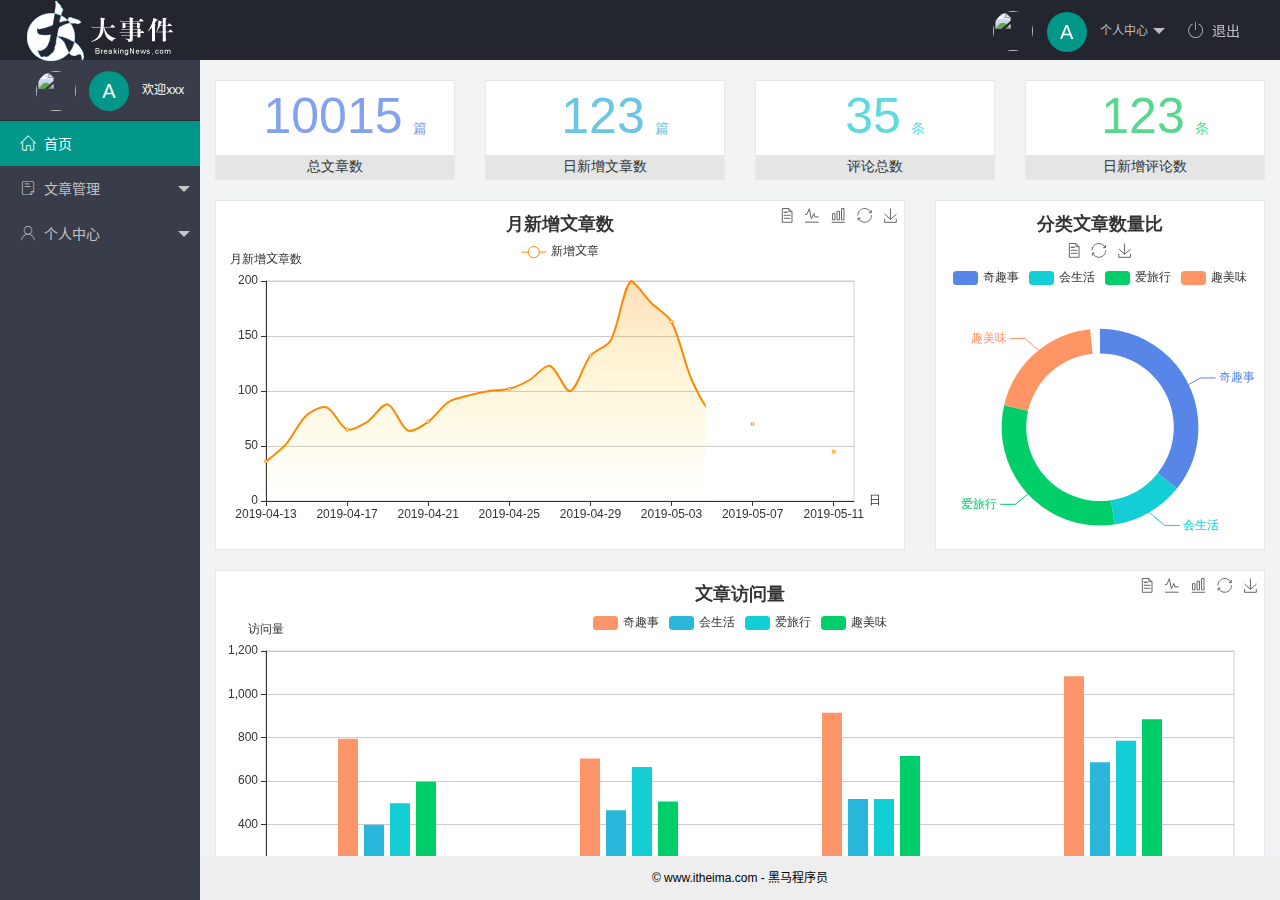
==== commit bc955e0b: "完成了主页功能的开发" ====
--- a/index.html
+++ b/index.html
@@ -7,6 +7,8 @@
     <title>后台主页</title>
     <!-- 导入layui 的样式表 -->
     <link rel="stylesheet" href="/assets/lib/layui/css/layui.css">
+    <!-- 导入第三方图标库 -->
+    <link rel="stylesheet" href="/assets/fonts/iconfont.css">
     <!-- 引入自己的css样式表 -->
     <link rel="stylesheet" href="/assets/css/index.css">
 </head>
@@ -20,8 +22,9 @@
             <!-- 头部区域（可配合layui已有的水平导航） -->
             <ul class="layui-nav layui-layout-right">
                 <li class="layui-nav-item">
-                    <a href="javascript:;">
+                    <a href="javascript:;" class="userinfo">
                         <img src="http://t.cn/RCzsdCq" class="layui-nav-img">
+                        <span class="text-avatar">A</span>
                         个人中心
                     </a>
                     <dl class="layui-nav-child">
@@ -30,30 +33,36 @@
                         <dd><a href="">重置密码</a></dd>
                     </dl>
                 </li>
-                <li class="layui-nav-item"><a href="">退出</a></li>
+                <li class="layui-nav-item "><a href="javascript:;" id="btnLogout"><span class="iconfont icon-tuichu"></span>退出</a></li>
             </ul>
         </div>
 
         <div class="layui-side layui-bg-black">
             <div class="layui-side-scroll">
+                <div class="userinfo">
+                    <img src="http://t.cn/RCzsdCq" class="layui-nav-img">
+                    <span class="text-avatar">A</span>
+                    <span id="welcome">欢迎xxx</span>
+                </div>
                 <!-- 左侧导航区域（可配合layui已有的垂直导航） -->
-                <ul class="layui-nav layui-nav-tree" lay-filter="test">
-                    <li class="layui-nav-item"><a href="">首页</a></li>
+                <ul class="layui-nav layui-nav-tree" lay-shrink="all">
+                    <li class="layui-nav-item layui-this"><a href="/home/dashboard.html" target="fm"><span
+                                class="iconfont icon-home"></span>首页</a></li>
                     <li class="layui-nav-item ">
-                        <a class="" href="javascript:;">文章管理</a>
+                        <a class="" href="javascript:;"><span class="iconfont icon-16"></span>文章管理</a>
                         <dl class="layui-nav-child">
-                            <dd><a href="javascript:;">文章类别</a></dd>
-                            <dd><a href="javascript:;">文章列表</a></dd>
-                            <dd><a href="javascript:;">发布文章</a></dd>
+                            <dd><a href="javascript:;"><i class="layui-icon layui-icon-app"></i>文章类别</a></dd>
+                            <dd><a href="javascript:;"><i class="layui-icon layui-icon-app"></i>文章列表</a></dd>
+                            <dd><a href="javascript:;"><i class="layui-icon layui-icon-app"></i>发布文章</a></dd>
 
                         </dl>
                     </li>
                     <li class="layui-nav-item">
-                        <a href="javascript:;">个人中心</a>
+                        <a href="javascript:;"><span class="iconfont icon-user"></span>个人中心</a>
                         <dl class="layui-nav-child">
-                            <dd><a href="javascript:;">基本资料</a></dd>
-                            <dd><a href="javascript:;">更换头像</a></dd>
-                            <dd><a href="javascript:;">重置密码</a></dd>
+                            <dd><a href="javascript:;"><i class="layui-icon layui-icon-app"></i> 基本资料</a></dd>
+                            <dd><a href="javascript:;"><i class="layui-icon layui-icon-app"></i> 更换头像</a></dd>
+                            <dd><a href="javascript:;"><i class="layui-icon layui-icon-app"></i> 重置密码</a></dd>
                         </dl>
                     </li>
 
@@ -63,7 +72,7 @@
 
         <div class="layui-body">
             <!-- 内容主体区域 -->
-            <div style="padding: 15px;">内容主体区域</div>
+            <iframe name='fm' src="/home/dashboard.html" frameborder="0"></iframe>
         </div>
 
         <div class="layui-footer">
@@ -73,6 +82,12 @@
     </div>
     <!-- 导入layui 的js 文件 -->
     <script src="/assets/lib/layui/layui.all.js"></script>
+    <!-- 导入jQuery 的js文件 -->
+    <script src="/assets/lib/jquery.js"></script>
+    <!-- 导入自己封装的baserAPI 的js文件-->
+    <script src="/assets/js/baseAPI.js"></script>
+    <!-- 导入自己的 js 文件 -->
+    <script src="/assets/js/index.js"></script>
 </body>
 
 </html>--- a/assets/fonts/iconfont.css
+++ b/assets/fonts/iconfont.css
@@ -0,0 +1,37 @@
+@font-face {font-family: "iconfont";
+  src: url('iconfont.eot?t=1576139966484'); /* IE9 */
+  src: url('iconfont.eot?t=1576139966484#iefix') format('embedded-opentype'), /* IE6-IE8 */
+  url('[data-uri]') format('woff2'),
+  url('iconfont.woff?t=1576139966484') format('woff'),
+  url('iconfont.ttf?t=1576139966484') format('truetype'), /* chrome, firefox, opera, Safari, Android, iOS 4.2+ */
+  url('iconfont.svg?t=1576139966484#iconfont') format('svg'); /* iOS 4.1- */
+}
+
+.iconfont {
+  font-family: "iconfont" !important;
+  font-size: 16px;
+  font-style: normal;
+  -webkit-font-smoothing: antialiased;
+  -moz-osx-font-smoothing: grayscale;
+}
+
+.icon-home:before {
+  content: "\e6a9";
+}
+
+.icon-user:before {
+  content: "\e614";
+}
+
+.icon-pinglun:before {
+  content: "\e616";
+}
+
+.icon-tuichu:before {
+  content: "\e865";
+}
+
+.icon-16:before {
+  content: "\e615";
+}
+
--- a/assets/css/index.css
+++ b/assets/css/index.css
@@ -1,4 +1,49 @@
 .layui-footer {
     text-align: center;
     font-size: 12px;
+}
+.iconfont {
+    margin-right: 8px;
+}
+.layui-icon {
+    margin-left: 20px;
+    margin-right: 8px;
+}
+iframe {
+    width: 100%;
+    height: 100%;
+}
+.layui-body {
+    overflow: hidden;
+}
+a {
+    transition: none !important;
+}
+.userinfo {
+    height: 60px;
+    line-height: 60px;
+    text-align: center;
+    font-size: 12px;
+    user-select: none;
+}
+.layui-side-scroll .userinfo {
+    border-bottom: 1px solid #282b33;
+}
+.text-avatar {
+    position: relative;
+    top: 4px;
+    margin-right: 10px;
+    display: inline-block;
+    width: 40px;
+    height: 40px;
+    background-color: #009688;
+    border-radius: 50%;
+    line-height: 40px;
+    text-align: center;
+    font-size: 20px;
+    color: #ffffff;
+}
+.layui-nav-img {
+    width: 40px;
+    height: 40px;
 }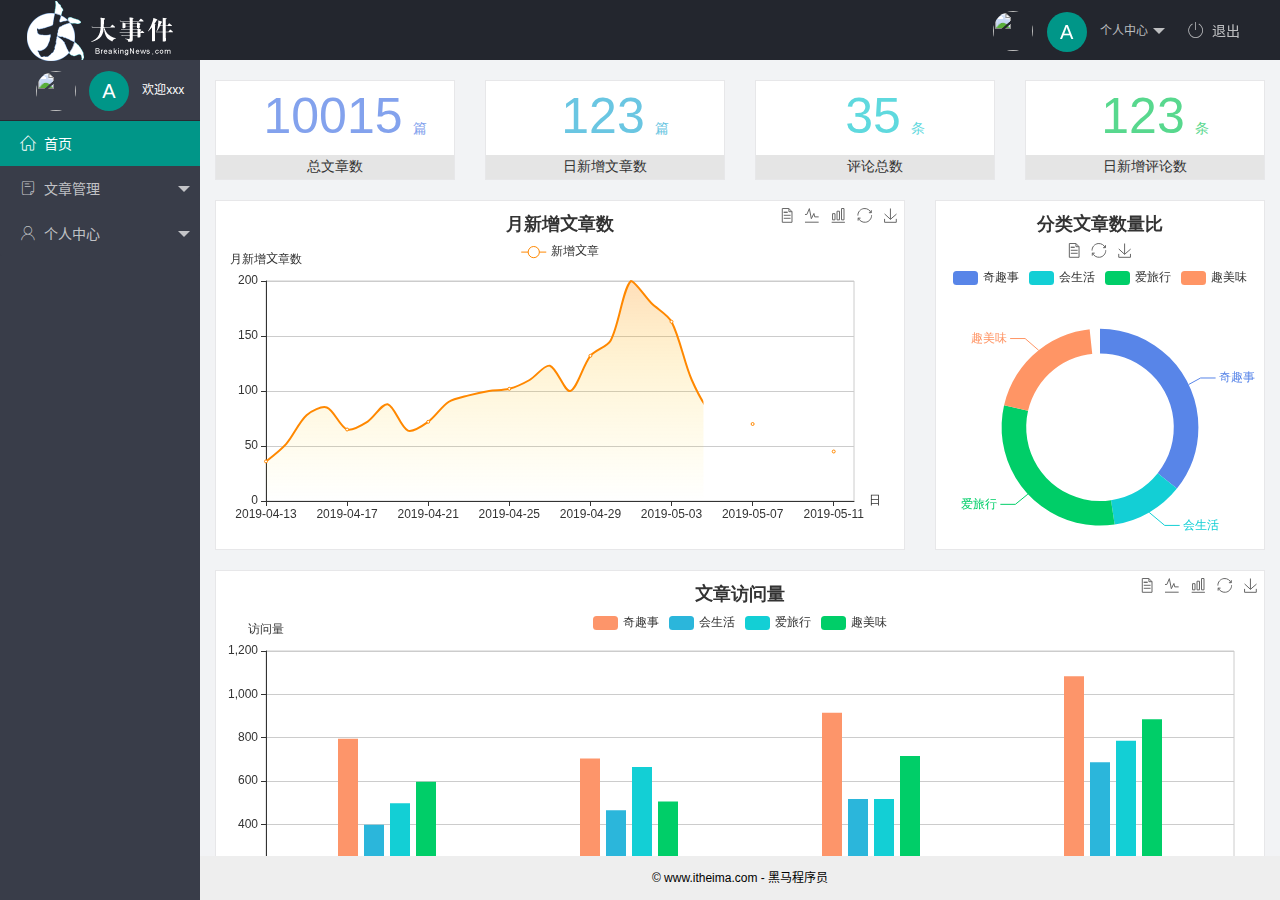
==== commit 225ecfc6: "完成了个人中心的功能开发" ====
--- a/index.html
+++ b/index.html
@@ -28,12 +28,13 @@
                         个人中心
                     </a>
                     <dl class="layui-nav-child">
-                        <dd><a href="">基本资料</a></dd>
-                        <dd><a href="">更换头像</a></dd>
-                        <dd><a href="">重置密码</a></dd>
+                        <dd><a href="/user/user.info.html" target="fm">基本资料</a></dd>
+                        <dd><a href="/user/user.avatar.html" target="fm">更换头像</a></dd>
+                        <dd><a href="/user/user.pwd.html" target="fm">重置密码</a></dd>
                     </dl>
                 </li>
-                <li class="layui-nav-item "><a href="javascript:;" id="btnLogout"><span class="iconfont icon-tuichu"></span>退出</a></li>
+                <li class="layui-nav-item "><a href="javascript:;" id="btnLogout"><span
+                            class="iconfont icon-tuichu"></span>退出</a></li>
             </ul>
         </div>
 
@@ -60,9 +61,12 @@
                     <li class="layui-nav-item">
                         <a href="javascript:;"><span class="iconfont icon-user"></span>个人中心</a>
                         <dl class="layui-nav-child">
-                            <dd><a href="javascript:;"><i class="layui-icon layui-icon-app"></i> 基本资料</a></dd>
-                            <dd><a href="javascript:;"><i class="layui-icon layui-icon-app"></i> 更换头像</a></dd>
-                            <dd><a href="javascript:;"><i class="layui-icon layui-icon-app"></i> 重置密码</a></dd>
+                            <dd><a href="/user/user.info.html" target="fm"><i class="layui-icon layui-icon-app"></i>
+                                    基本资料</a></dd>
+                            <dd><a href="/user/user.avatar.html" target="fm"><i class="layui-icon layui-icon-app"></i>
+                                    更换头像</a></dd>
+                            <dd><a href="/user/user.pwd.html" target="fm"><i class=" layui-icon layui-icon-app"></i>
+                                    重置密码</a></dd>
                         </dl>
                     </li>
 
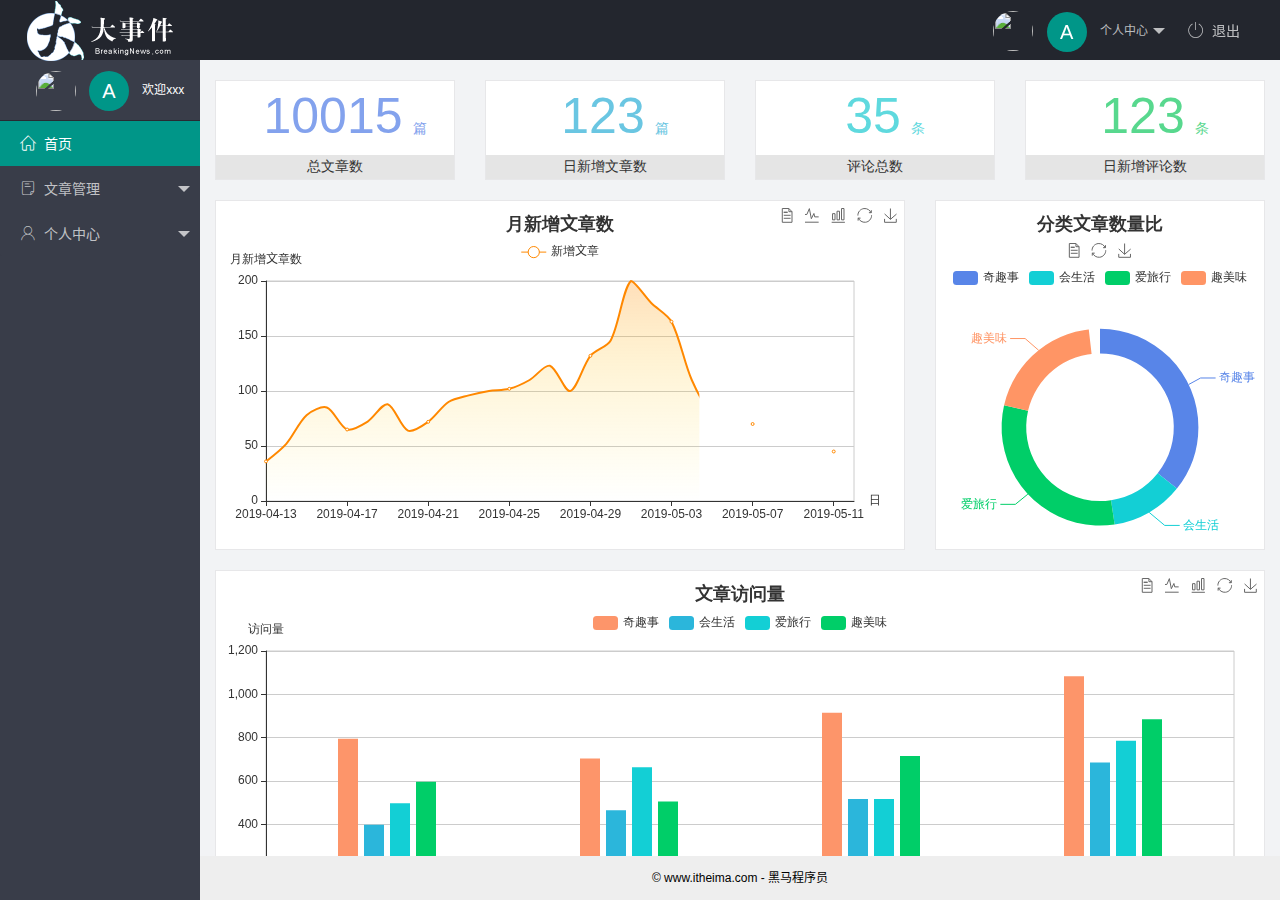
==== commit e17da01a: "完成了文章管理相关功能的开发" ====
--- a/index.html
+++ b/index.html
@@ -52,9 +52,12 @@
                     <li class="layui-nav-item ">
                         <a class="" href="javascript:;"><span class="iconfont icon-16"></span>文章管理</a>
                         <dl class="layui-nav-child">
-                            <dd><a href="javascript:;"><i class="layui-icon layui-icon-app"></i>文章类别</a></dd>
-                            <dd><a href="javascript:;"><i class="layui-icon layui-icon-app"></i>文章列表</a></dd>
-                            <dd><a href="javascript:;"><i class="layui-icon layui-icon-app"></i>发布文章</a></dd>
+                            <dd><a href="/article/att_cate.html" target="fm"><i
+                                        class="layui-icon layui-icon-app"></i>文章类别</a></dd>
+                            <dd><a href="/article/att.list.html" target="fm"><i
+                                        class="layui-icon layui-icon-app"></i>文章列表</a></dd>
+                            <dd><a href="/article/att.pub.html" target="fm"><i
+                                        class="layui-icon layui-icon-app"></i>发布文章</a></dd>
 
                         </dl>
                     </li>
